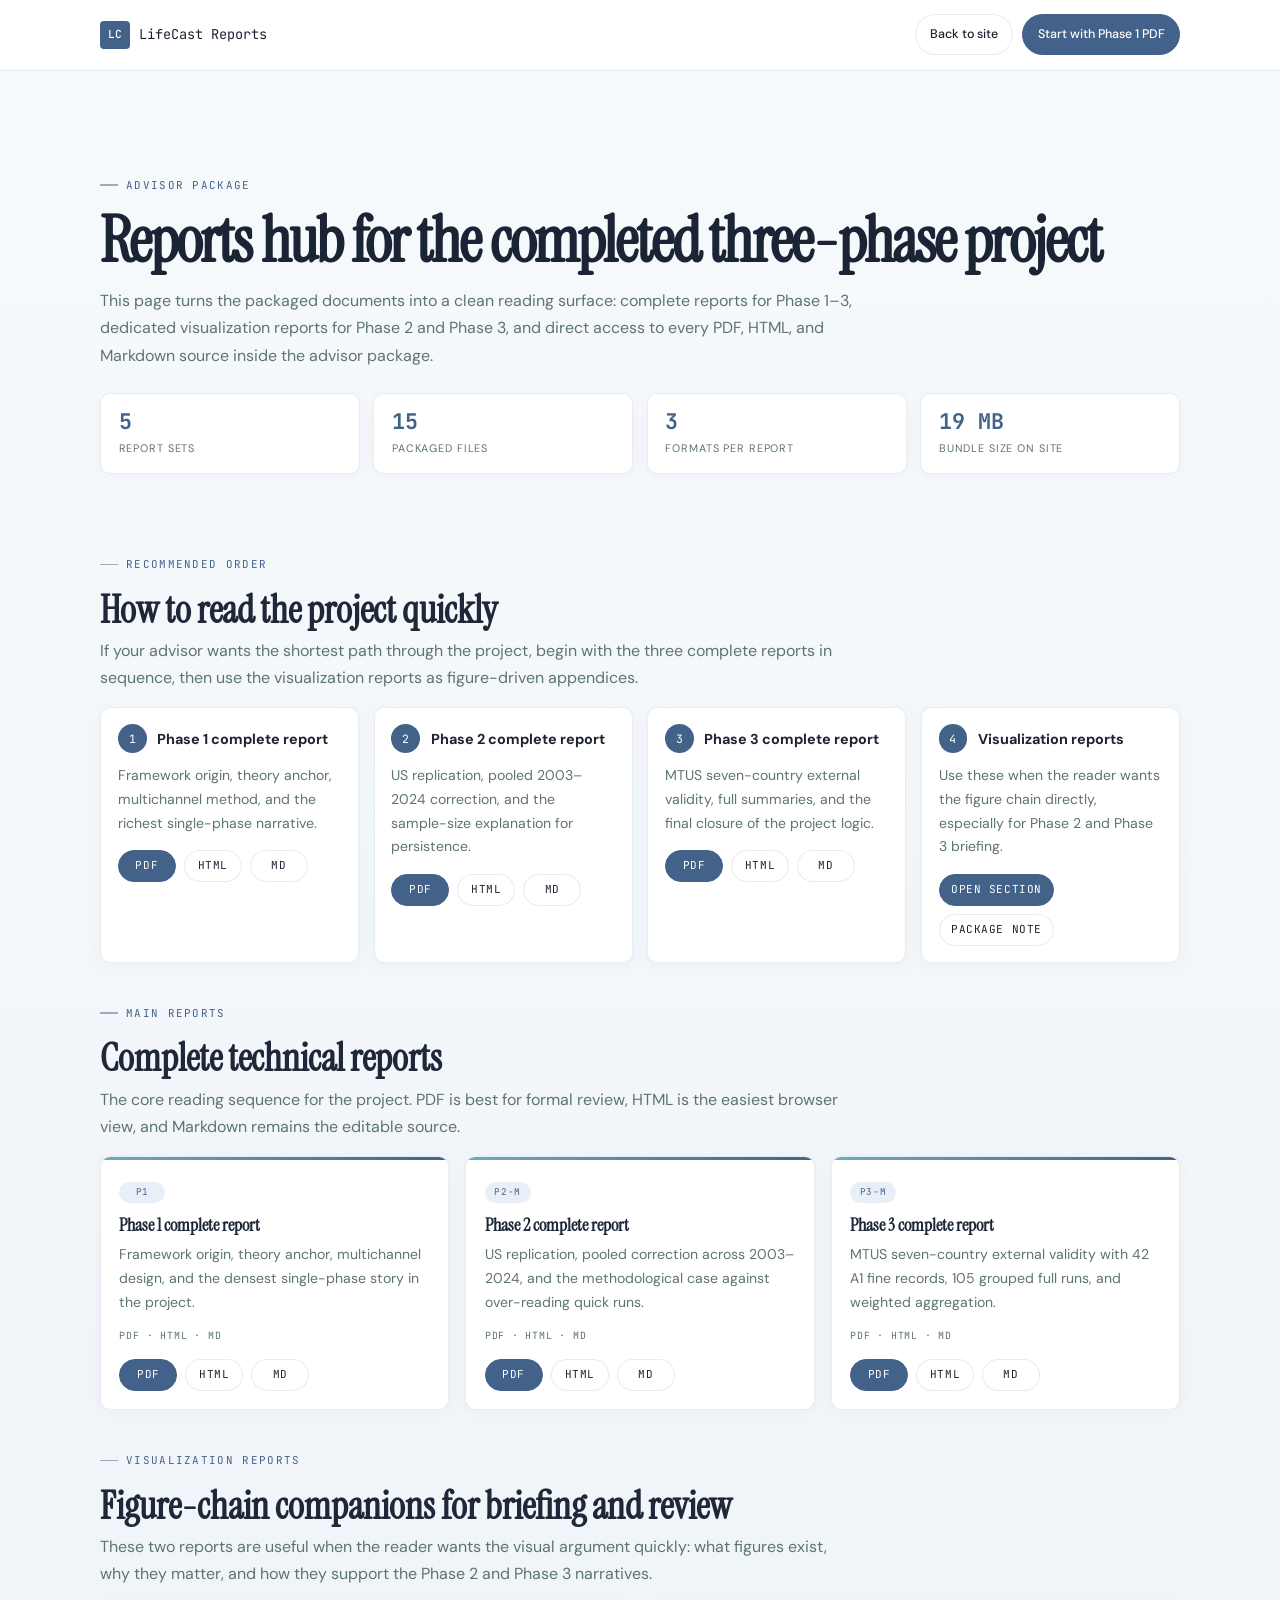
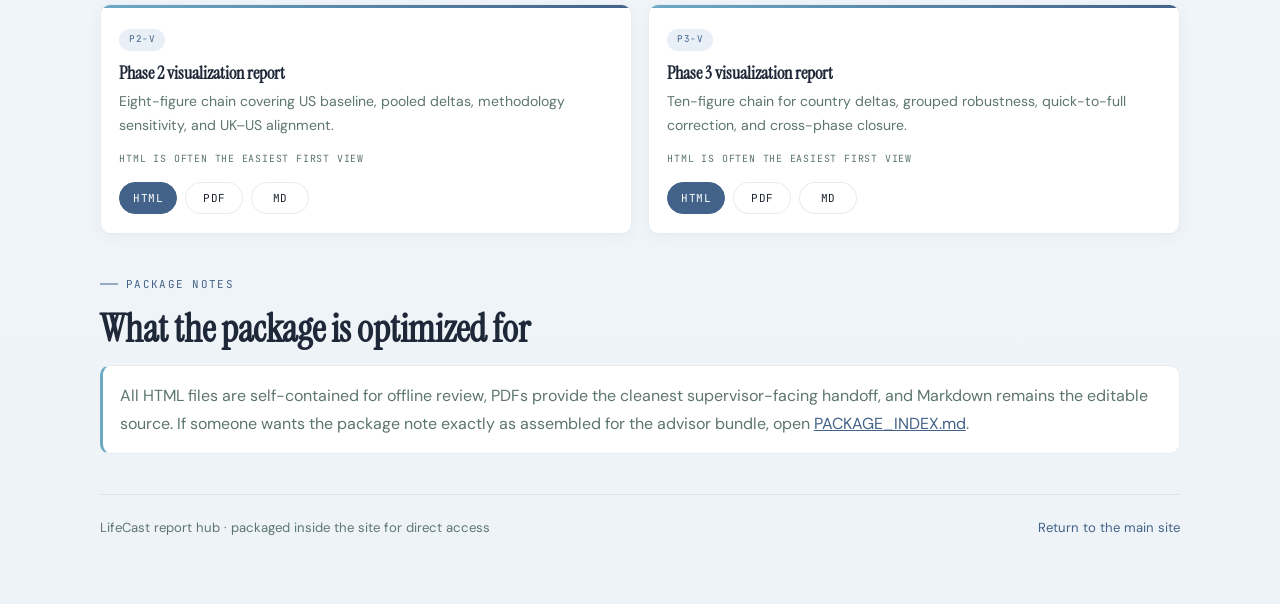
==== reports/index.html @ 418bea52 "Ship full project site and reports hub Update the site to reflect the completed three-phase LifeCast" ====
<!DOCTYPE html>
<html lang="en">
<head>
  <meta charset="UTF-8" />
  <meta name="viewport" content="width=device-width, initial-scale=1.0" />
  <title>LifeCast Reports Hub</title>
  <meta name="description" content="Advisor-ready LifeCast reports hub with complete Phase 1, Phase 2, and Phase 3 documents in PDF, HTML, and Markdown formats." />
  <link rel="preconnect" href="https://fonts.googleapis.com" />
  <link rel="preconnect" href="https://fonts.gstatic.com" crossorigin />
  <link href="https://fonts.googleapis.com/css2?family=Instrument+Serif:ital@0;1&family=JetBrains+Mono:wght@300;400;500&family=DM+Sans:ital,opsz,wght@0,9..40,300;0,9..40,400;0,9..40,500;0,9..40,600&display=swap" rel="stylesheet" />
  <style>
    :root {
      --bg: #f6f8fb;
      --surf: #ffffff;
      --text: #1e2330;
      --muted: #5d756f;
      --acc: #436289;
      --acc2: #6caac4;
      --border: rgba(67,98,137,0.12);
      --acc-light: #e8eff6;
      --serif: "Instrument Serif", Georgia, serif;
      --sans: "DM Sans", system-ui, sans-serif;
      --mono: "JetBrains Mono", monospace;
      --max: 1120px;
      --r: 10px;
    }
    * { box-sizing: border-box; }
    html { scroll-behavior: smooth; }
    body {
      margin: 0;
      font-family: var(--sans);
      background: linear-gradient(180deg, #f7fafc 0%, #eef3f8 100%);
      color: var(--text);
      line-height: 1.7;
    }
    a { color: inherit; text-decoration: none; }
    .topbar {
      position: sticky;
      top: 0;
      z-index: 40;
      backdrop-filter: blur(18px);
      background: rgba(255,255,255,0.9);
      border-bottom: 1px solid var(--border);
    }
    .topbar-inner {
      max-width: var(--max);
      margin: 0 auto;
      padding: 0.9rem 1.25rem;
      display: flex;
      align-items: center;
      justify-content: space-between;
      gap: 1rem;
    }
    .brand {
      display: inline-flex;
      align-items: center;
      gap: 0.55rem;
      font-family: var(--mono);
      font-size: 0.85rem;
      color: var(--text);
    }
    .brand-mark {
      display: inline-flex;
      align-items: center;
      justify-content: center;
      min-width: 28px;
      height: 28px;
      padding: 0 0.5rem;
      border-radius: 4px;
      background: var(--acc);
      color: #fff;
      font-size: 0.7rem;
      font-weight: 500;
    }
    .topbar-actions {
      display: flex;
      align-items: center;
      gap: 0.55rem;
      flex-wrap: wrap;
      justify-content: flex-end;
    }
    .btn {
      display: inline-flex;
      align-items: center;
      justify-content: center;
      min-height: 38px;
      padding: 0.55rem 0.9rem;
      border-radius: 999px;
      border: 1px solid var(--border);
      background: var(--surf);
      color: var(--text);
      font-size: 0.78rem;
      font-weight: 500;
      transition: transform 0.15s, border-color 0.2s, box-shadow 0.2s;
    }
    .btn:hover {
      transform: translateY(-1px);
      border-color: var(--acc);
      box-shadow: 0 8px 24px rgba(67,98,137,0.08);
    }
    .btn-primary {
      background: var(--acc);
      color: #fff;
      border-color: var(--acc);
    }
    .shell {
      max-width: var(--max);
      margin: 0 auto;
      padding: 0 1.25rem 4rem;
    }
    .hero {
      padding: 4rem 0 2.5rem;
    }
    .eyebrow {
      display: inline-flex;
      align-items: center;
      gap: 0.5rem;
      font-family: var(--mono);
      font-size: 0.68rem;
      letter-spacing: 0.12em;
      text-transform: uppercase;
      color: var(--acc);
      margin-bottom: 1rem;
    }
    .eyebrow::before {
      content: "";
      width: 18px;
      height: 1.5px;
      background: currentColor;
      opacity: 0.5;
    }
    h1 {
      margin: 0 0 0.9rem;
      font-family: var(--serif);
      font-size: clamp(2.5rem, 5vw, 4.8rem);
      line-height: 0.98;
      color: #1b2434;
      letter-spacing: -0.03em;
    }
    .hero p {
      max-width: 760px;
      margin: 0 0 1.3rem;
      color: var(--muted);
      font-size: 1rem;
    }
    .stats {
      display: grid;
      grid-template-columns: repeat(auto-fit, minmax(180px, 1fr));
      gap: 0.85rem;
      margin-top: 1.5rem;
    }
    .stat {
      background: var(--surf);
      border: 1px solid var(--border);
      border-radius: var(--r);
      padding: 1rem 1.1rem;
      box-shadow: 0 2px 14px rgba(67,98,137,0.05);
    }
    .stat strong {
      display: block;
      font-family: var(--mono);
      font-size: 1.35rem;
      color: var(--acc);
      line-height: 1.1;
    }
    .stat span {
      display: block;
      margin-top: 0.32rem;
      font-size: 0.68rem;
      color: var(--muted);
      letter-spacing: 0.08em;
      text-transform: uppercase;
    }
    section {
      margin-top: 2rem;
    }
    .section-head {
      margin-bottom: 1rem;
    }
    .section-head h2 {
      margin: 0 0 0.45rem;
      font-family: var(--serif);
      font-size: clamp(1.7rem, 3vw, 2.45rem);
      line-height: 1.05;
      color: #1f2838;
    }
    .section-head p {
      margin: 0;
      color: var(--muted);
      max-width: 760px;
    }
    .quick-start {
      display: grid;
      grid-template-columns: repeat(auto-fit, minmax(240px, 1fr));
      gap: 0.9rem;
    }
    .step {
      background: var(--surf);
      border: 1px solid var(--border);
      border-radius: var(--r);
      padding: 1rem 1.05rem;
      box-shadow: 0 2px 14px rgba(67,98,137,0.05);
    }
    .step-top {
      display: flex;
      align-items: center;
      gap: 0.65rem;
      margin-bottom: 0.65rem;
    }
    .step-n {
      display: inline-flex;
      align-items: center;
      justify-content: center;
      width: 1.8rem;
      height: 1.8rem;
      border-radius: 999px;
      background: var(--acc);
      color: #fff;
      font-family: var(--mono);
      font-size: 0.72rem;
    }
    .step strong {
      display: block;
      color: var(--text);
      font-size: 0.9rem;
    }
    .step p {
      margin: 0 0 0.8rem;
      color: var(--muted);
      font-size: 0.88rem;
    }
    .cards {
      display: grid;
      grid-template-columns: repeat(auto-fit, minmax(260px, 1fr));
      gap: 1rem;
    }
    .card {
      background: var(--surf);
      border: 1px solid var(--border);
      border-radius: var(--r);
      padding: 1.15rem;
      box-shadow: 0 2px 14px rgba(67,98,137,0.05);
      position: relative;
      overflow: hidden;
    }
    .card::before {
      content: "";
      position: absolute;
      left: 0;
      right: 0;
      top: 0;
      height: 3px;
      background: linear-gradient(90deg, var(--acc2), var(--acc));
    }
    .card-code {
      display: inline-flex;
      align-items: center;
      justify-content: center;
      min-width: 46px;
      padding: 0.18rem 0.5rem;
      border-radius: 999px;
      background: var(--acc-light);
      color: var(--acc);
      font-family: var(--mono);
      font-size: 0.58rem;
      letter-spacing: 0.08em;
      text-transform: uppercase;
      margin-bottom: 0.75rem;
    }
    .card h3 {
      margin: 0 0 0.45rem;
      font-family: var(--serif);
      font-size: 1.12rem;
      line-height: 1.15;
      color: #1d2737;
    }
    .card p {
      margin: 0 0 0.8rem;
      color: var(--muted);
      font-size: 0.88rem;
    }
    .meta {
      font-family: var(--mono);
      font-size: 0.62rem;
      color: var(--muted);
      letter-spacing: 0.08em;
      text-transform: uppercase;
    }
    .actions {
      display: flex;
      flex-wrap: wrap;
      gap: 0.5rem;
      margin-top: 0.9rem;
    }
    .pill {
      display: inline-flex;
      align-items: center;
      justify-content: center;
      min-height: 32px;
      min-width: 58px;
      padding: 0.34rem 0.72rem;
      border-radius: 999px;
      border: 1px solid var(--border);
      background: var(--surf);
      color: var(--text);
      font-size: 0.69rem;
      font-family: var(--mono);
      letter-spacing: 0.05em;
      text-transform: uppercase;
      transition: transform 0.15s, border-color 0.2s;
    }
    .pill:hover {
      transform: translateY(-1px);
      border-color: var(--acc);
    }
    .pill-primary {
      background: var(--acc);
      color: #fff;
      border-color: var(--acc);
    }
    .note {
      margin-top: 1rem;
      padding: 1rem 1.05rem;
      background: var(--surf);
      border: 1px solid var(--border);
      border-left: 3px solid var(--acc2);
      border-radius: var(--r);
      color: var(--muted);
    }
    footer {
      margin-top: 2.5rem;
      padding-top: 1.4rem;
      border-top: 1px solid var(--border);
      display: flex;
      align-items: center;
      justify-content: space-between;
      gap: 1rem;
      flex-wrap: wrap;
      color: var(--muted);
      font-size: 0.82rem;
    }
    @media (max-width: 720px) {
      .topbar-inner { align-items: flex-start; }
      .topbar-actions { justify-content: flex-start; }
      .hero { padding-top: 2.7rem; }
      .actions, .topbar-actions { width: 100%; }
      .btn, .pill { flex: 1 1 auto; }
    }
  </style>
</head>
<body>
  <header class="topbar">
    <div class="topbar-inner">
      <a class="brand" href="../index.html#reports">
        <span class="brand-mark">LC</span>
        <span>LifeCast Reports</span>
      </a>
      <div class="topbar-actions">
        <a class="btn" href="../index.html#reports">Back to site</a>
        <a class="btn btn-primary" href="advisor-package/PHASE1_COMPLETE_REPORT.pdf" target="_blank" rel="noopener noreferrer">Start with Phase 1 PDF</a>
      </div>
    </div>
  </header>

  <main class="shell">
    <section class="hero">
      <div class="eyebrow">Advisor Package</div>
      <h1>Reports hub for the completed three-phase project</h1>
      <p>This page turns the packaged documents into a clean reading surface: complete reports for Phase 1&ndash;3, dedicated visualization reports for Phase 2 and Phase 3, and direct access to every PDF, HTML, and Markdown source inside the advisor package.</p>
      <div class="stats">
        <div class="stat"><strong>5</strong><span>report sets</span></div>
        <div class="stat"><strong>15</strong><span>packaged files</span></div>
        <div class="stat"><strong>3</strong><span>formats per report</span></div>
        <div class="stat"><strong>19 MB</strong><span>bundle size on site</span></div>
      </div>
    </section>

    <section id="recommended">
      <div class="section-head">
        <div class="eyebrow">Recommended Order</div>
        <h2>How to read the project quickly</h2>
        <p>If your advisor wants the shortest path through the project, begin with the three complete reports in sequence, then use the visualization reports as figure-driven appendices.</p>
      </div>
      <div class="quick-start">
        <article class="step">
          <div class="step-top"><span class="step-n">1</span><strong>Phase 1 complete report</strong></div>
          <p>Framework origin, theory anchor, multichannel method, and the richest single-phase narrative.</p>
          <div class="actions">
            <a class="pill pill-primary" href="advisor-package/PHASE1_COMPLETE_REPORT.pdf" target="_blank" rel="noopener noreferrer">PDF</a>
            <a class="pill" href="advisor-package/PHASE1_COMPLETE_REPORT.html" target="_blank" rel="noopener noreferrer">HTML</a>
            <a class="pill" href="advisor-package/PHASE1_COMPLETE_REPORT.md" target="_blank" rel="noopener noreferrer">MD</a>
          </div>
        </article>
        <article class="step">
          <div class="step-top"><span class="step-n">2</span><strong>Phase 2 complete report</strong></div>
          <p>US replication, pooled 2003&ndash;2024 correction, and the sample-size explanation for persistence.</p>
          <div class="actions">
            <a class="pill pill-primary" href="advisor-package/PHASE2_COMPLETE_REPORT.pdf" target="_blank" rel="noopener noreferrer">PDF</a>
            <a class="pill" href="advisor-package/PHASE2_COMPLETE_REPORT.html" target="_blank" rel="noopener noreferrer">HTML</a>
            <a class="pill" href="advisor-package/PHASE2_COMPLETE_REPORT.md" target="_blank" rel="noopener noreferrer">MD</a>
          </div>
        </article>
        <article class="step">
          <div class="step-top"><span class="step-n">3</span><strong>Phase 3 complete report</strong></div>
          <p>MTUS seven-country external validity, full summaries, and the final closure of the project logic.</p>
          <div class="actions">
            <a class="pill pill-primary" href="advisor-package/PHASE3_COMPLETE_REPORT.pdf" target="_blank" rel="noopener noreferrer">PDF</a>
            <a class="pill" href="advisor-package/PHASE3_COMPLETE_REPORT.html" target="_blank" rel="noopener noreferrer">HTML</a>
            <a class="pill" href="advisor-package/PHASE3_COMPLETE_REPORT.md" target="_blank" rel="noopener noreferrer">MD</a>
          </div>
        </article>
        <article class="step">
          <div class="step-top"><span class="step-n">4</span><strong>Visualization reports</strong></div>
          <p>Use these when the reader wants the figure chain directly, especially for Phase 2 and Phase 3 briefing.</p>
          <div class="actions">
            <a class="pill pill-primary" href="#visualization-reports">Open section</a>
            <a class="pill" href="advisor-package/PACKAGE_INDEX.md" target="_blank" rel="noopener noreferrer">Package note</a>
          </div>
        </article>
      </div>
    </section>

    <section id="main-reports">
      <div class="section-head">
        <div class="eyebrow">Main Reports</div>
        <h2>Complete technical reports</h2>
        <p>The core reading sequence for the project. PDF is best for formal review, HTML is the easiest browser view, and Markdown remains the editable source.</p>
      </div>
      <div class="cards">
        <article class="card">
          <div class="card-code">P1</div>
          <h3>Phase 1 complete report</h3>
          <p>Framework origin, theory anchor, multichannel design, and the densest single-phase story in the project.</p>
          <div class="meta">PDF · HTML · MD</div>
          <div class="actions">
            <a class="pill pill-primary" href="advisor-package/PHASE1_COMPLETE_REPORT.pdf" target="_blank" rel="noopener noreferrer">PDF</a>
            <a class="pill" href="advisor-package/PHASE1_COMPLETE_REPORT.html" target="_blank" rel="noopener noreferrer">HTML</a>
            <a class="pill" href="advisor-package/PHASE1_COMPLETE_REPORT.md" target="_blank" rel="noopener noreferrer">MD</a>
          </div>
        </article>
        <article class="card">
          <div class="card-code">P2-M</div>
          <h3>Phase 2 complete report</h3>
          <p>US replication, pooled correction across 2003&ndash;2024, and the methodological case against over-reading quick runs.</p>
          <div class="meta">PDF · HTML · MD</div>
          <div class="actions">
            <a class="pill pill-primary" href="advisor-package/PHASE2_COMPLETE_REPORT.pdf" target="_blank" rel="noopener noreferrer">PDF</a>
            <a class="pill" href="advisor-package/PHASE2_COMPLETE_REPORT.html" target="_blank" rel="noopener noreferrer">HTML</a>
            <a class="pill" href="advisor-package/PHASE2_COMPLETE_REPORT.md" target="_blank" rel="noopener noreferrer">MD</a>
          </div>
        </article>
        <article class="card">
          <div class="card-code">P3-M</div>
          <h3>Phase 3 complete report</h3>
          <p>MTUS seven-country external validity with 42 A1 fine records, 105 grouped full runs, and weighted aggregation.</p>
          <div class="meta">PDF · HTML · MD</div>
          <div class="actions">
            <a class="pill pill-primary" href="advisor-package/PHASE3_COMPLETE_REPORT.pdf" target="_blank" rel="noopener noreferrer">PDF</a>
            <a class="pill" href="advisor-package/PHASE3_COMPLETE_REPORT.html" target="_blank" rel="noopener noreferrer">HTML</a>
            <a class="pill" href="advisor-package/PHASE3_COMPLETE_REPORT.md" target="_blank" rel="noopener noreferrer">MD</a>
          </div>
        </article>
      </div>
    </section>

    <section id="visualization-reports">
      <div class="section-head">
        <div class="eyebrow">Visualization Reports</div>
        <h2>Figure-chain companions for briefing and review</h2>
        <p>These two reports are useful when the reader wants the visual argument quickly: what figures exist, why they matter, and how they support the Phase 2 and Phase 3 narratives.</p>
      </div>
      <div class="cards">
        <article class="card">
          <div class="card-code">P2-V</div>
          <h3>Phase 2 visualization report</h3>
          <p>Eight-figure chain covering US baseline, pooled deltas, methodology sensitivity, and UK&ndash;US alignment.</p>
          <div class="meta">HTML is often the easiest first view</div>
          <div class="actions">
            <a class="pill pill-primary" href="advisor-package/PHASE2_VISUALIZATION_REPORT.html" target="_blank" rel="noopener noreferrer">HTML</a>
            <a class="pill" href="advisor-package/PHASE2_VISUALIZATION_REPORT.pdf" target="_blank" rel="noopener noreferrer">PDF</a>
            <a class="pill" href="advisor-package/PHASE2_VISUALIZATION_REPORT.md" target="_blank" rel="noopener noreferrer">MD</a>
          </div>
        </article>
        <article class="card">
          <div class="card-code">P3-V</div>
          <h3>Phase 3 visualization report</h3>
          <p>Ten-figure chain for country deltas, grouped robustness, quick-to-full correction, and cross-phase closure.</p>
          <div class="meta">HTML is often the easiest first view</div>
          <div class="actions">
            <a class="pill pill-primary" href="advisor-package/PHASE3_VISUALIZATION_REPORT.html" target="_blank" rel="noopener noreferrer">HTML</a>
            <a class="pill" href="advisor-package/PHASE3_VISUALIZATION_REPORT.pdf" target="_blank" rel="noopener noreferrer">PDF</a>
            <a class="pill" href="advisor-package/PHASE3_VISUALIZATION_REPORT.md" target="_blank" rel="noopener noreferrer">MD</a>
          </div>
        </article>
      </div>
    </section>

    <section>
      <div class="section-head">
        <div class="eyebrow">Package Notes</div>
        <h2>What the package is optimized for</h2>
      </div>
      <div class="note">
        All HTML files are self-contained for offline review, PDFs provide the cleanest supervisor-facing handoff, and Markdown remains the editable source. If someone wants the package note exactly as assembled for the advisor bundle, open <a href="advisor-package/PACKAGE_INDEX.md" target="_blank" rel="noopener noreferrer" style="color: var(--acc); text-decoration: underline;">PACKAGE_INDEX.md</a>.
      </div>
    </section>

    <footer>
      <span>LifeCast report hub &middot; packaged inside the site for direct access</span>
      <a href="../index.html#reports" style="color: var(--acc);">Return to the main site</a>
    </footer>
  </main>
</body>
</html>
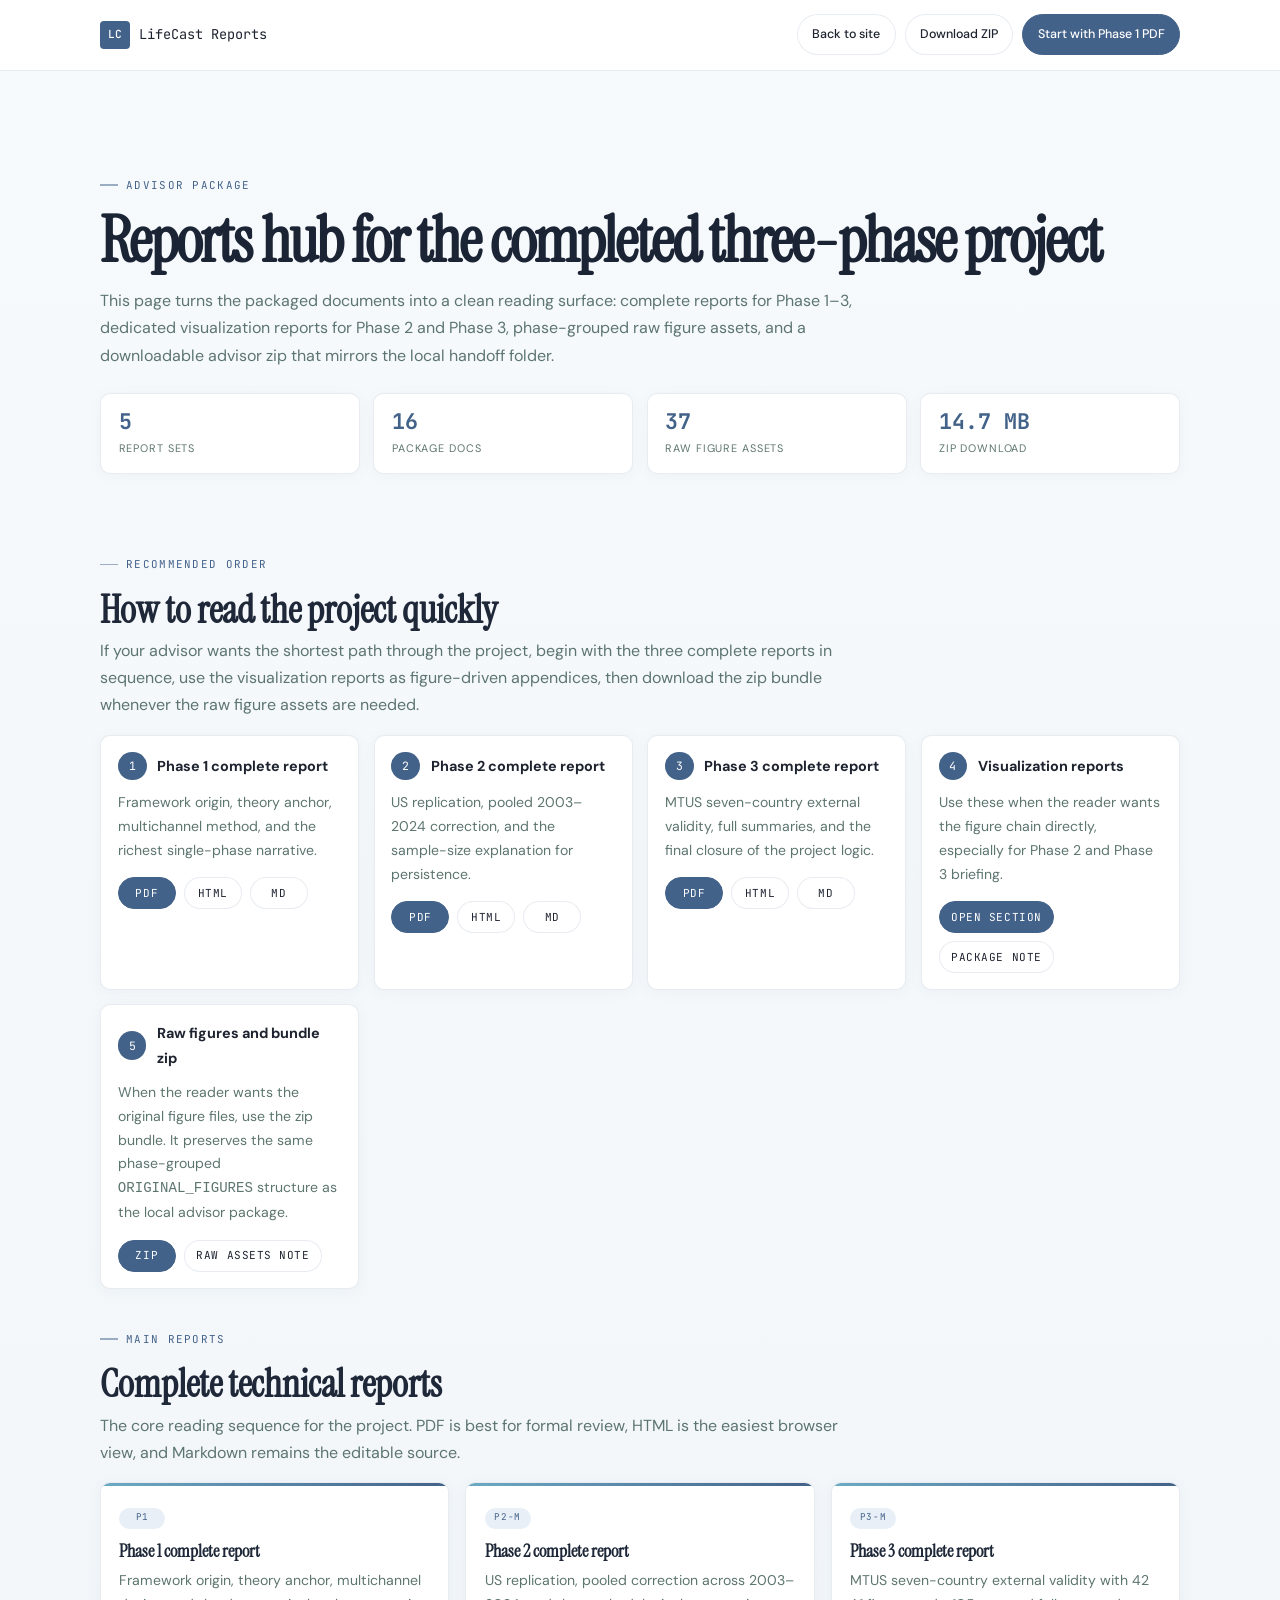
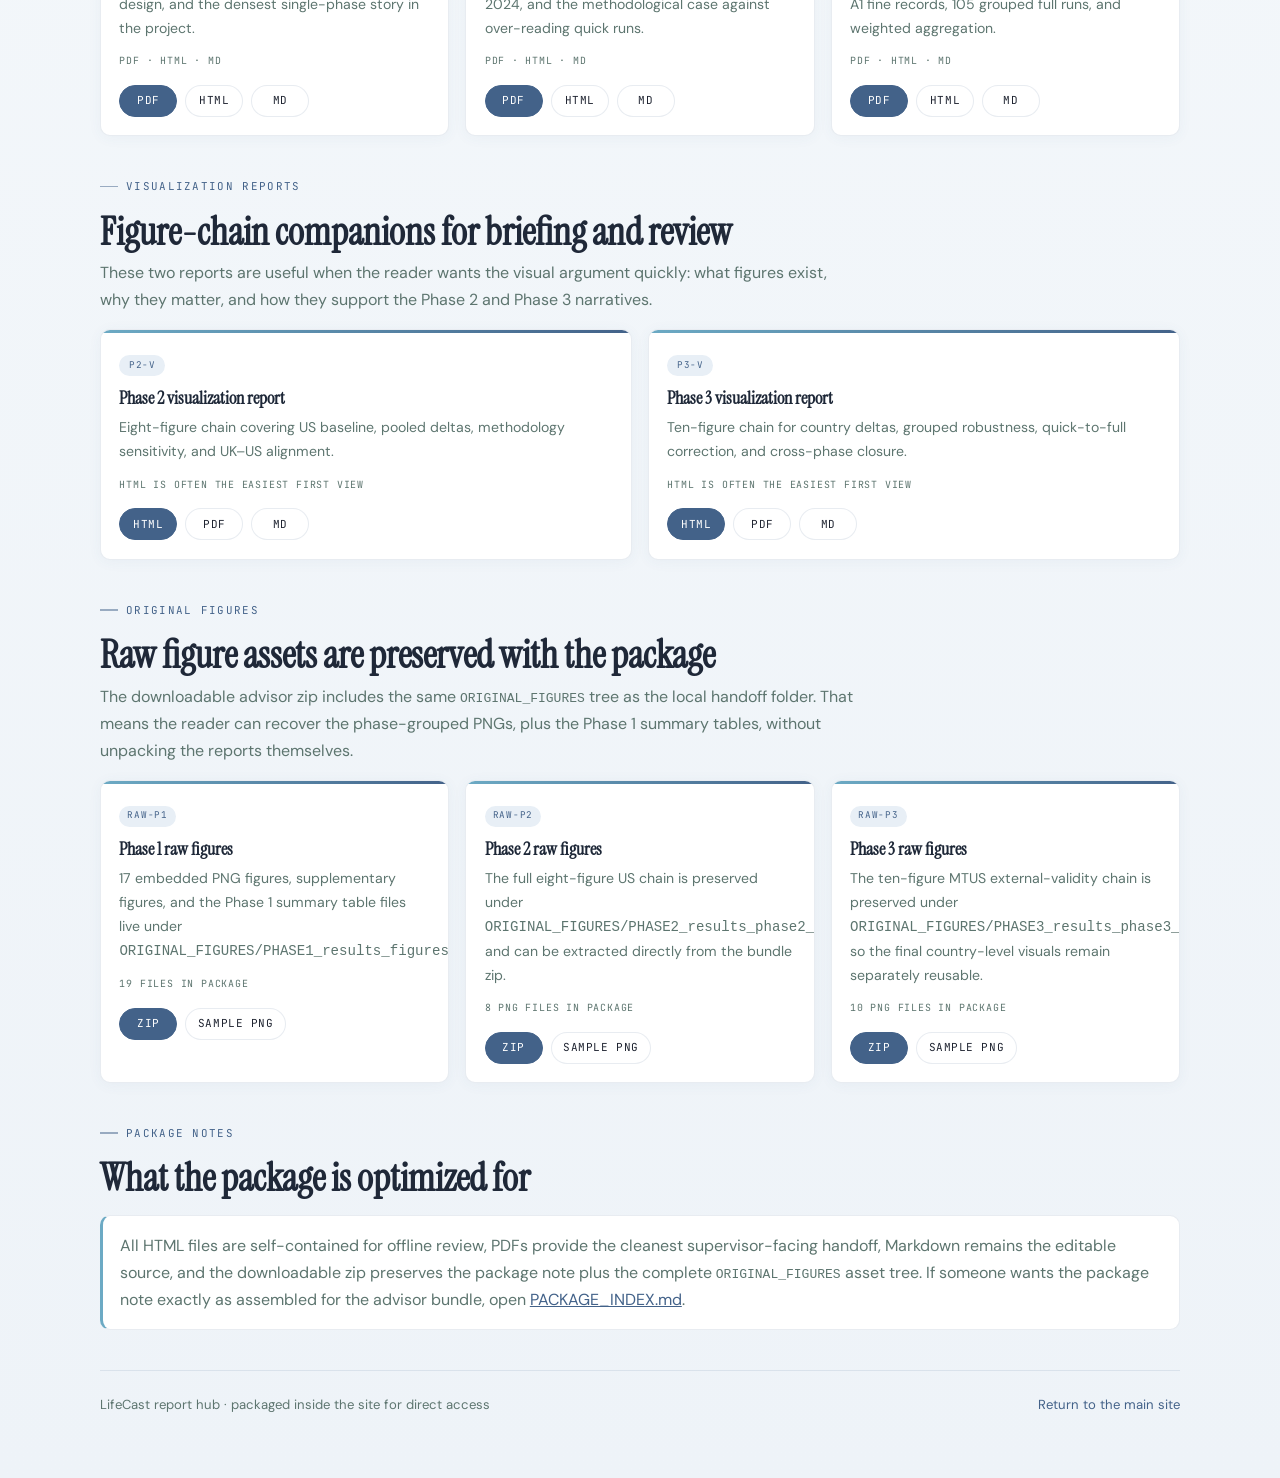
==== commit 4f5ab0ad: "Publish final advisor package and raw figure bundle Sync the website to the final supervisor-ready p" ====
--- a/reports/index.html
+++ b/reports/index.html
@@ -4,7 +4,7 @@
   <meta charset="UTF-8" />
   <meta name="viewport" content="width=device-width, initial-scale=1.0" />
   <title>LifeCast Reports Hub</title>
-  <meta name="description" content="Advisor-ready LifeCast reports hub with complete Phase 1, Phase 2, and Phase 3 documents in PDF, HTML, and Markdown formats." />
+  <meta name="description" content="Advisor-ready LifeCast reports hub with complete Phase 1, Phase 2, and Phase 3 documents, phase-grouped raw figure assets, and a downloadable advisor zip bundle." />
   <link rel="preconnect" href="https://fonts.googleapis.com" />
   <link rel="preconnect" href="https://fonts.gstatic.com" crossorigin />
   <link href="https://fonts.googleapis.com/css2?family=Instrument+Serif:ital@0;1&family=JetBrains+Mono:wght@300;400;500&family=DM+Sans:ital,opsz,wght@0,9..40,300;0,9..40,400;0,9..40,500;0,9..40,600&display=swap" rel="stylesheet" />
@@ -357,6 +357,7 @@
       </a>
       <div class="topbar-actions">
         <a class="btn" href="../index.html#reports">Back to site</a>
+        <a class="btn" href="ADVISOR_PACKAGE_PHASE1_2_3_20260403.zip" target="_blank" rel="noopener noreferrer">Download ZIP</a>
         <a class="btn btn-primary" href="advisor-package/PHASE1_COMPLETE_REPORT.pdf" target="_blank" rel="noopener noreferrer">Start with Phase 1 PDF</a>
       </div>
     </div>
@@ -366,12 +367,12 @@
     <section class="hero">
       <div class="eyebrow">Advisor Package</div>
       <h1>Reports hub for the completed three-phase project</h1>
-      <p>This page turns the packaged documents into a clean reading surface: complete reports for Phase 1&ndash;3, dedicated visualization reports for Phase 2 and Phase 3, and direct access to every PDF, HTML, and Markdown source inside the advisor package.</p>
+      <p>This page turns the packaged documents into a clean reading surface: complete reports for Phase 1&ndash;3, dedicated visualization reports for Phase 2 and Phase 3, phase-grouped raw figure assets, and a downloadable advisor zip that mirrors the local handoff folder.</p>
       <div class="stats">
         <div class="stat"><strong>5</strong><span>report sets</span></div>
-        <div class="stat"><strong>15</strong><span>packaged files</span></div>
-        <div class="stat"><strong>3</strong><span>formats per report</span></div>
-        <div class="stat"><strong>19 MB</strong><span>bundle size on site</span></div>
+        <div class="stat"><strong>16</strong><span>package docs</span></div>
+        <div class="stat"><strong>37</strong><span>raw figure assets</span></div>
+        <div class="stat"><strong>14.7 MB</strong><span>zip download</span></div>
       </div>
     </section>
 
@@ -379,7 +380,7 @@
       <div class="section-head">
         <div class="eyebrow">Recommended Order</div>
         <h2>How to read the project quickly</h2>
-        <p>If your advisor wants the shortest path through the project, begin with the three complete reports in sequence, then use the visualization reports as figure-driven appendices.</p>
+        <p>If your advisor wants the shortest path through the project, begin with the three complete reports in sequence, use the visualization reports as figure-driven appendices, then download the zip bundle whenever the raw figure assets are needed.</p>
       </div>
       <div class="quick-start">
         <article class="step">
@@ -415,6 +416,14 @@
           <div class="actions">
             <a class="pill pill-primary" href="#visualization-reports">Open section</a>
             <a class="pill" href="advisor-package/PACKAGE_INDEX.md" target="_blank" rel="noopener noreferrer">Package note</a>
+          </div>
+        </article>
+        <article class="step">
+          <div class="step-top"><span class="step-n">5</span><strong>Raw figures and bundle zip</strong></div>
+          <p>When the reader wants the original figure files, use the zip bundle. It preserves the same phase-grouped <code>ORIGINAL_FIGURES</code> structure as the local advisor package.</p>
+          <div class="actions">
+            <a class="pill pill-primary" href="ADVISOR_PACKAGE_PHASE1_2_3_20260403.zip" target="_blank" rel="noopener noreferrer">ZIP</a>
+            <a class="pill" href="#raw-assets">Raw assets note</a>
           </div>
         </article>
       </div>
@@ -495,13 +504,53 @@
       </div>
     </section>
 
+    <section id="raw-assets">
+      <div class="section-head">
+        <div class="eyebrow">Original Figures</div>
+        <h2>Raw figure assets are preserved with the package</h2>
+        <p>The downloadable advisor zip includes the same <code>ORIGINAL_FIGURES</code> tree as the local handoff folder. That means the reader can recover the phase-grouped PNGs, plus the Phase 1 summary tables, without unpacking the reports themselves.</p>
+      </div>
+      <div class="cards">
+        <article class="card">
+          <div class="card-code">RAW-P1</div>
+          <h3>Phase 1 raw figures</h3>
+          <p>17 embedded PNG figures, supplementary figures, and the Phase 1 summary table files live under <code>ORIGINAL_FIGURES/PHASE1_results_figures/</code>.</p>
+          <div class="meta">19 files in package</div>
+          <div class="actions">
+            <a class="pill pill-primary" href="ADVISOR_PACKAGE_PHASE1_2_3_20260403.zip" target="_blank" rel="noopener noreferrer">ZIP</a>
+            <a class="pill" href="advisor-package/ORIGINAL_FIGURES/PHASE1_results_figures/figure1_a_class_performance.png" target="_blank" rel="noopener noreferrer">Sample PNG</a>
+          </div>
+        </article>
+        <article class="card">
+          <div class="card-code">RAW-P2</div>
+          <h3>Phase 2 raw figures</h3>
+          <p>The full eight-figure US chain is preserved under <code>ORIGINAL_FIGURES/PHASE2_results_phase2_figures/</code> and can be extracted directly from the bundle zip.</p>
+          <div class="meta">8 PNG files in package</div>
+          <div class="actions">
+            <a class="pill pill-primary" href="ADVISOR_PACKAGE_PHASE1_2_3_20260403.zip" target="_blank" rel="noopener noreferrer">ZIP</a>
+            <a class="pill" href="advisor-package/ORIGINAL_FIGURES/PHASE2_results_phase2_figures/phase2_fig1_us_baseline_activity_location.png" target="_blank" rel="noopener noreferrer">Sample PNG</a>
+          </div>
+        </article>
+        <article class="card">
+          <div class="card-code">RAW-P3</div>
+          <h3>Phase 3 raw figures</h3>
+          <p>The ten-figure MTUS external-validity chain is preserved under <code>ORIGINAL_FIGURES/PHASE3_results_phase3_figures/</code> so the final country-level visuals remain separately reusable.</p>
+          <div class="meta">10 PNG files in package</div>
+          <div class="actions">
+            <a class="pill pill-primary" href="ADVISOR_PACKAGE_PHASE1_2_3_20260403.zip" target="_blank" rel="noopener noreferrer">ZIP</a>
+            <a class="pill" href="advisor-package/ORIGINAL_FIGURES/PHASE3_results_phase3_figures/phase3_fig1_a1_delta_by_country.png" target="_blank" rel="noopener noreferrer">Sample PNG</a>
+          </div>
+        </article>
+      </div>
+    </section>
+
     <section>
       <div class="section-head">
         <div class="eyebrow">Package Notes</div>
         <h2>What the package is optimized for</h2>
       </div>
       <div class="note">
-        All HTML files are self-contained for offline review, PDFs provide the cleanest supervisor-facing handoff, and Markdown remains the editable source. If someone wants the package note exactly as assembled for the advisor bundle, open <a href="advisor-package/PACKAGE_INDEX.md" target="_blank" rel="noopener noreferrer" style="color: var(--acc); text-decoration: underline;">PACKAGE_INDEX.md</a>.
+        All HTML files are self-contained for offline review, PDFs provide the cleanest supervisor-facing handoff, Markdown remains the editable source, and the downloadable zip preserves the package note plus the complete <code>ORIGINAL_FIGURES</code> asset tree. If someone wants the package note exactly as assembled for the advisor bundle, open <a href="advisor-package/PACKAGE_INDEX.md" target="_blank" rel="noopener noreferrer" style="color: var(--acc); text-decoration: underline;">PACKAGE_INDEX.md</a>.
       </div>
     </section>
 
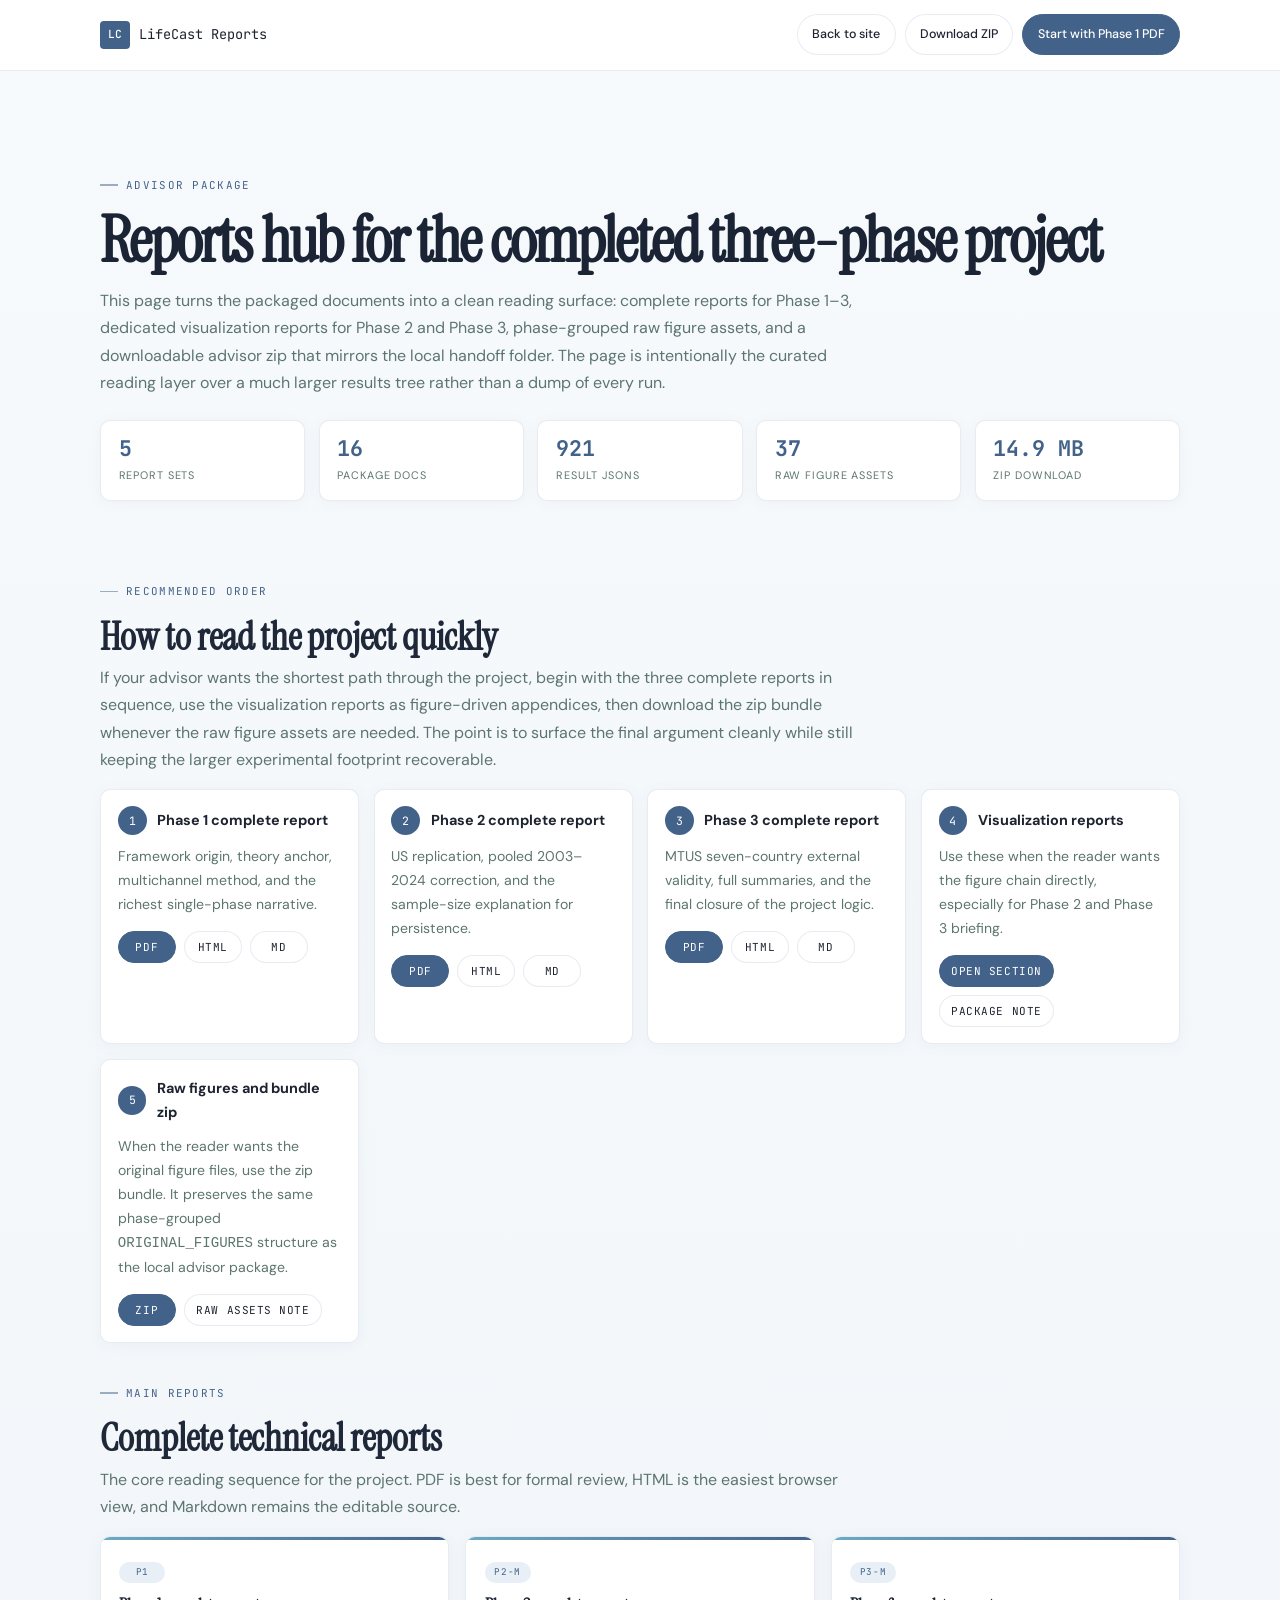
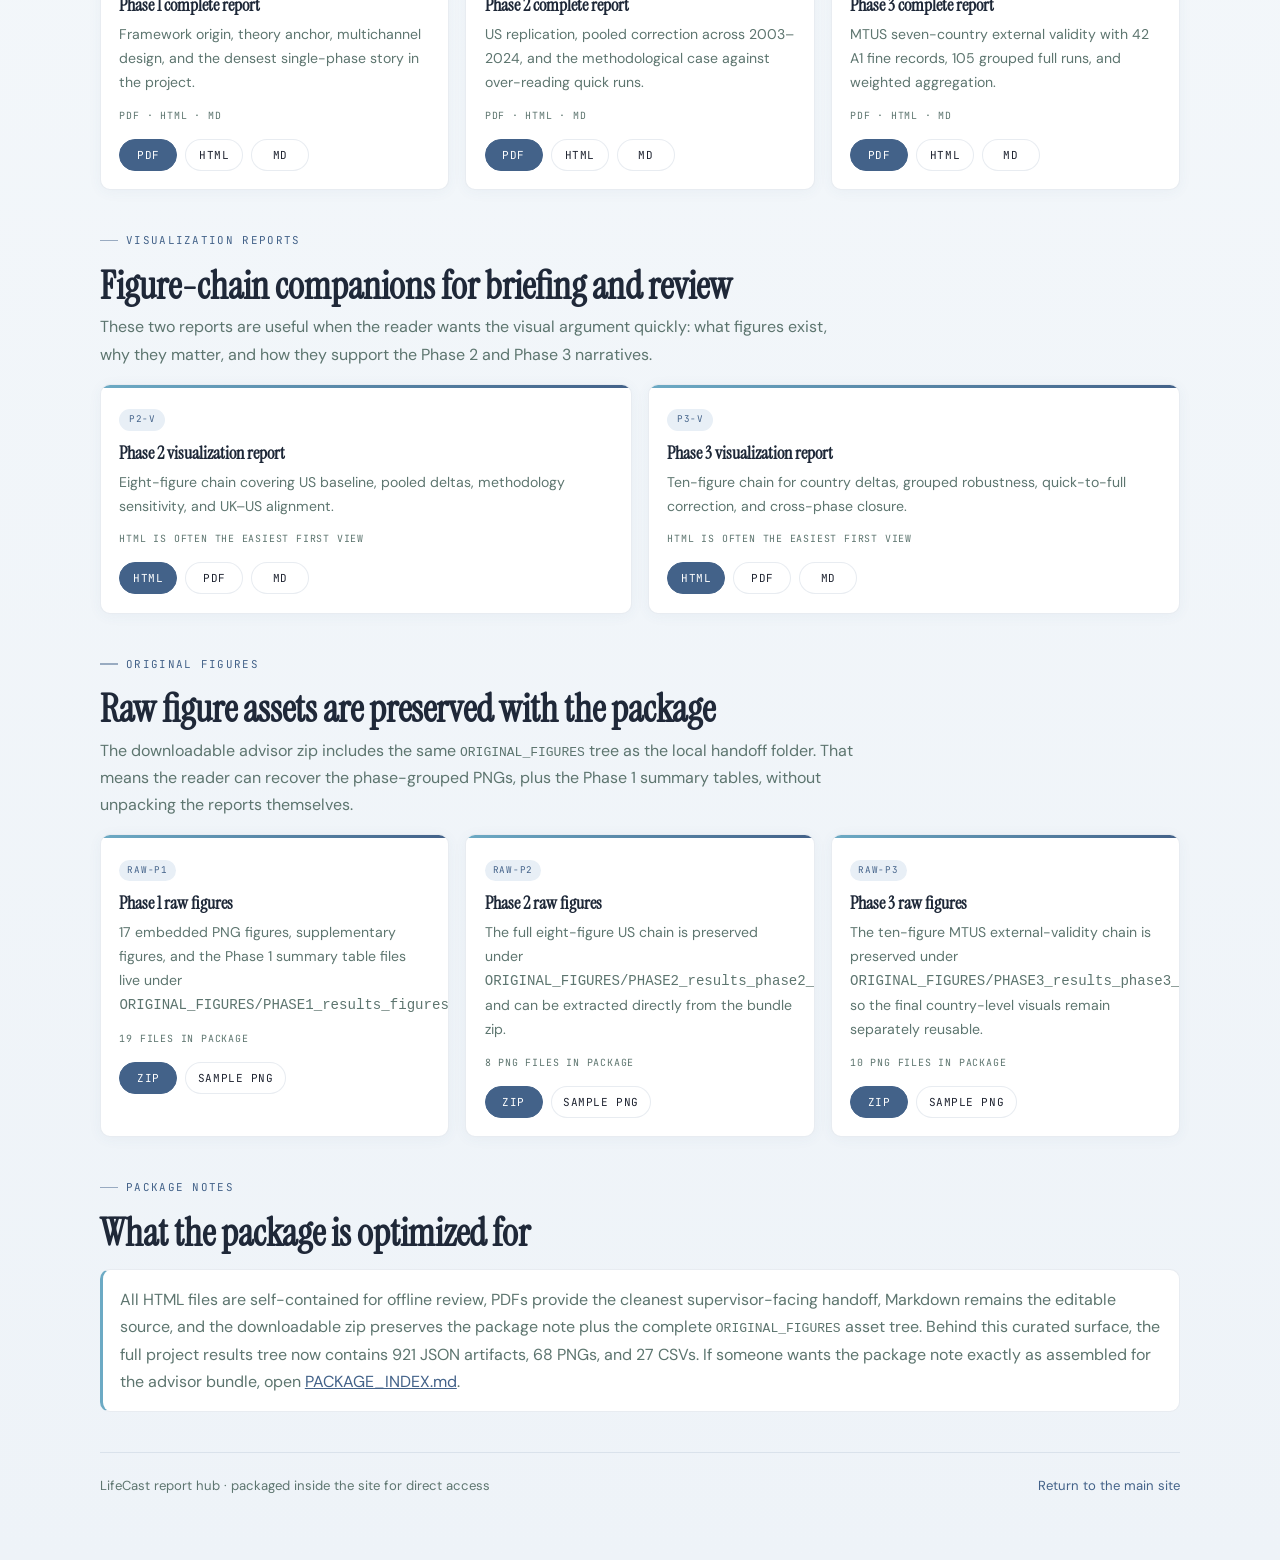
==== commit 0eaf5a6d: "Make experiment footprint visible in reports Clarify that the advisor-facing reports and figure chai" ====
--- a/reports/index.html
+++ b/reports/index.html
@@ -367,12 +367,13 @@
     <section class="hero">
       <div class="eyebrow">Advisor Package</div>
       <h1>Reports hub for the completed three-phase project</h1>
-      <p>This page turns the packaged documents into a clean reading surface: complete reports for Phase 1&ndash;3, dedicated visualization reports for Phase 2 and Phase 3, phase-grouped raw figure assets, and a downloadable advisor zip that mirrors the local handoff folder.</p>
+      <p>This page turns the packaged documents into a clean reading surface: complete reports for Phase 1&ndash;3, dedicated visualization reports for Phase 2 and Phase 3, phase-grouped raw figure assets, and a downloadable advisor zip that mirrors the local handoff folder. The page is intentionally the curated reading layer over a much larger results tree rather than a dump of every run.</p>
       <div class="stats">
         <div class="stat"><strong>5</strong><span>report sets</span></div>
         <div class="stat"><strong>16</strong><span>package docs</span></div>
+        <div class="stat"><strong>921</strong><span>result JSONs</span></div>
         <div class="stat"><strong>37</strong><span>raw figure assets</span></div>
-        <div class="stat"><strong>14.7 MB</strong><span>zip download</span></div>
+        <div class="stat"><strong>14.9 MB</strong><span>zip download</span></div>
       </div>
     </section>
 
@@ -380,7 +381,7 @@
       <div class="section-head">
         <div class="eyebrow">Recommended Order</div>
         <h2>How to read the project quickly</h2>
-        <p>If your advisor wants the shortest path through the project, begin with the three complete reports in sequence, use the visualization reports as figure-driven appendices, then download the zip bundle whenever the raw figure assets are needed.</p>
+        <p>If your advisor wants the shortest path through the project, begin with the three complete reports in sequence, use the visualization reports as figure-driven appendices, then download the zip bundle whenever the raw figure assets are needed. The point is to surface the final argument cleanly while still keeping the larger experimental footprint recoverable.</p>
       </div>
       <div class="quick-start">
         <article class="step">
@@ -550,7 +551,7 @@
         <h2>What the package is optimized for</h2>
       </div>
       <div class="note">
-        All HTML files are self-contained for offline review, PDFs provide the cleanest supervisor-facing handoff, Markdown remains the editable source, and the downloadable zip preserves the package note plus the complete <code>ORIGINAL_FIGURES</code> asset tree. If someone wants the package note exactly as assembled for the advisor bundle, open <a href="advisor-package/PACKAGE_INDEX.md" target="_blank" rel="noopener noreferrer" style="color: var(--acc); text-decoration: underline;">PACKAGE_INDEX.md</a>.
+        All HTML files are self-contained for offline review, PDFs provide the cleanest supervisor-facing handoff, Markdown remains the editable source, and the downloadable zip preserves the package note plus the complete <code>ORIGINAL_FIGURES</code> asset tree. Behind this curated surface, the full project results tree now contains 921 JSON artifacts, 68 PNGs, and 27 CSVs. If someone wants the package note exactly as assembled for the advisor bundle, open <a href="advisor-package/PACKAGE_INDEX.md" target="_blank" rel="noopener noreferrer" style="color: var(--acc); text-decoration: underline;">PACKAGE_INDEX.md</a>.
       </div>
     </section>
 
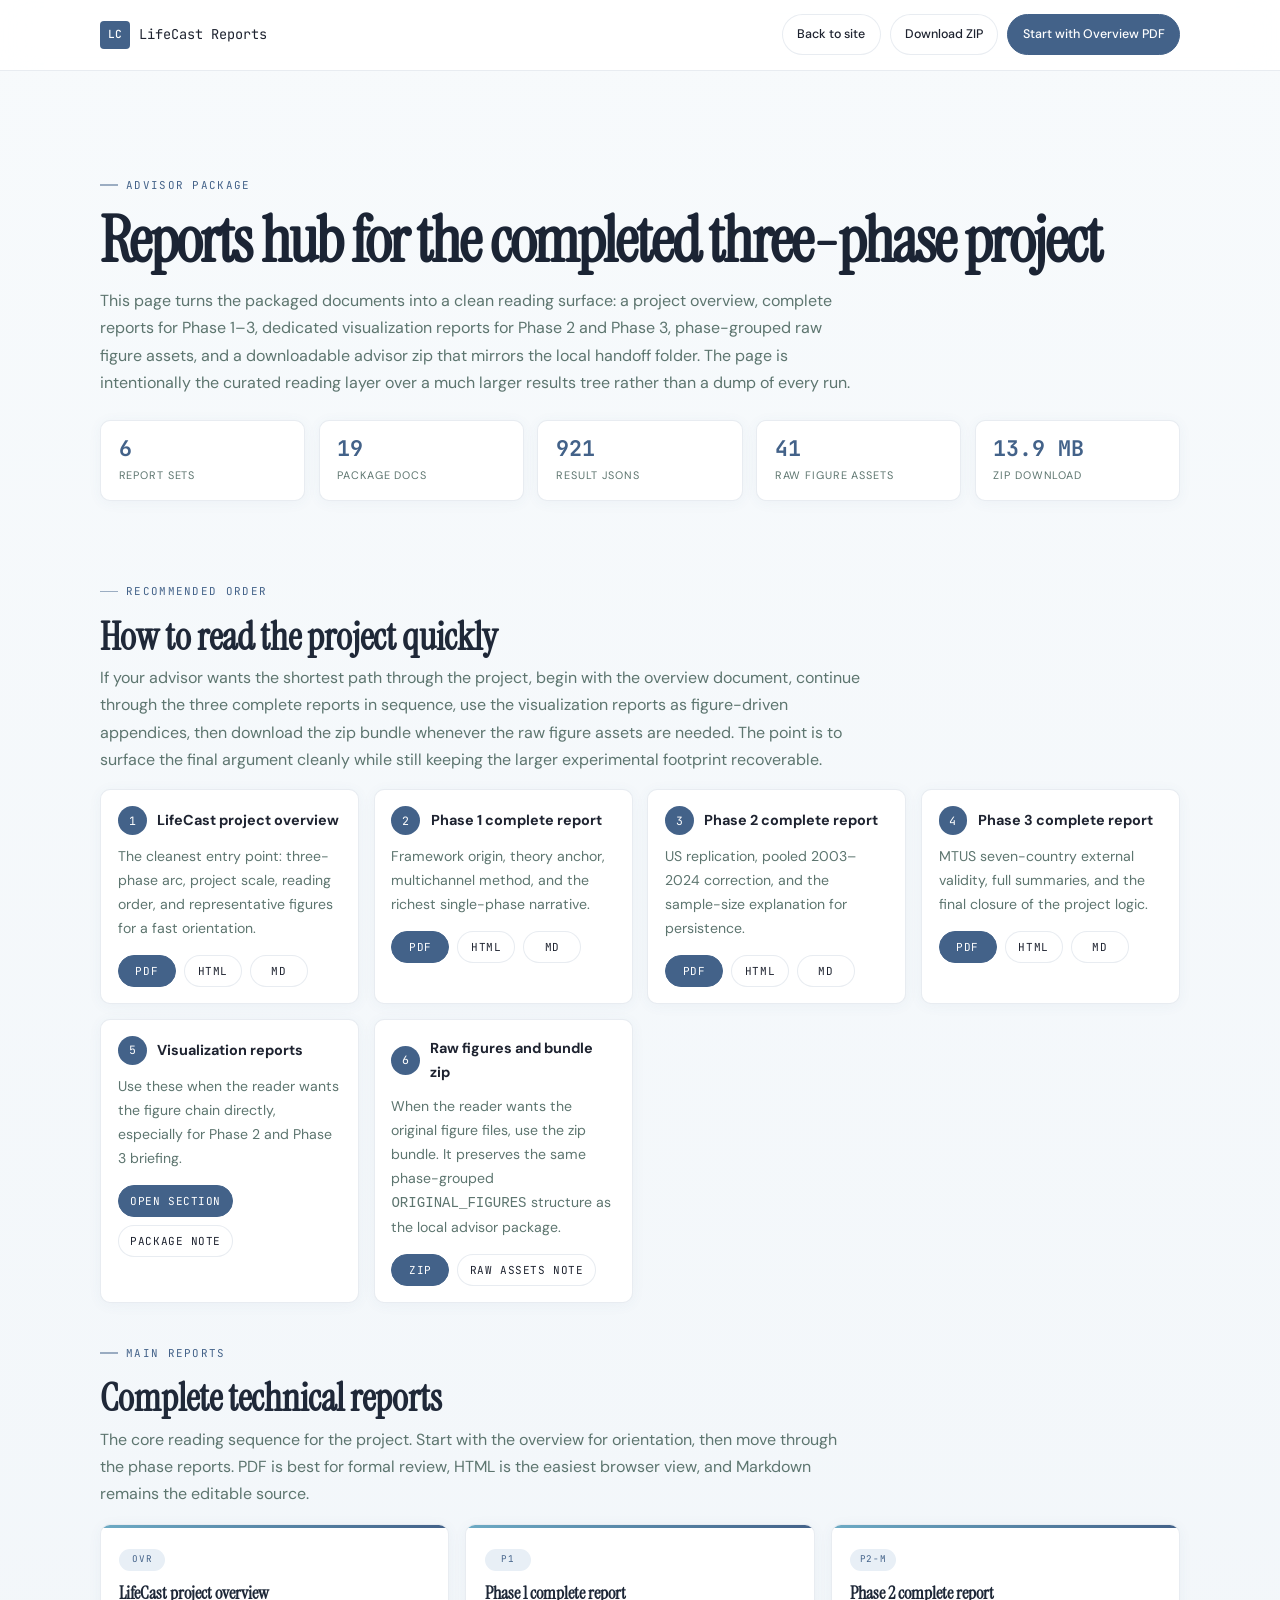
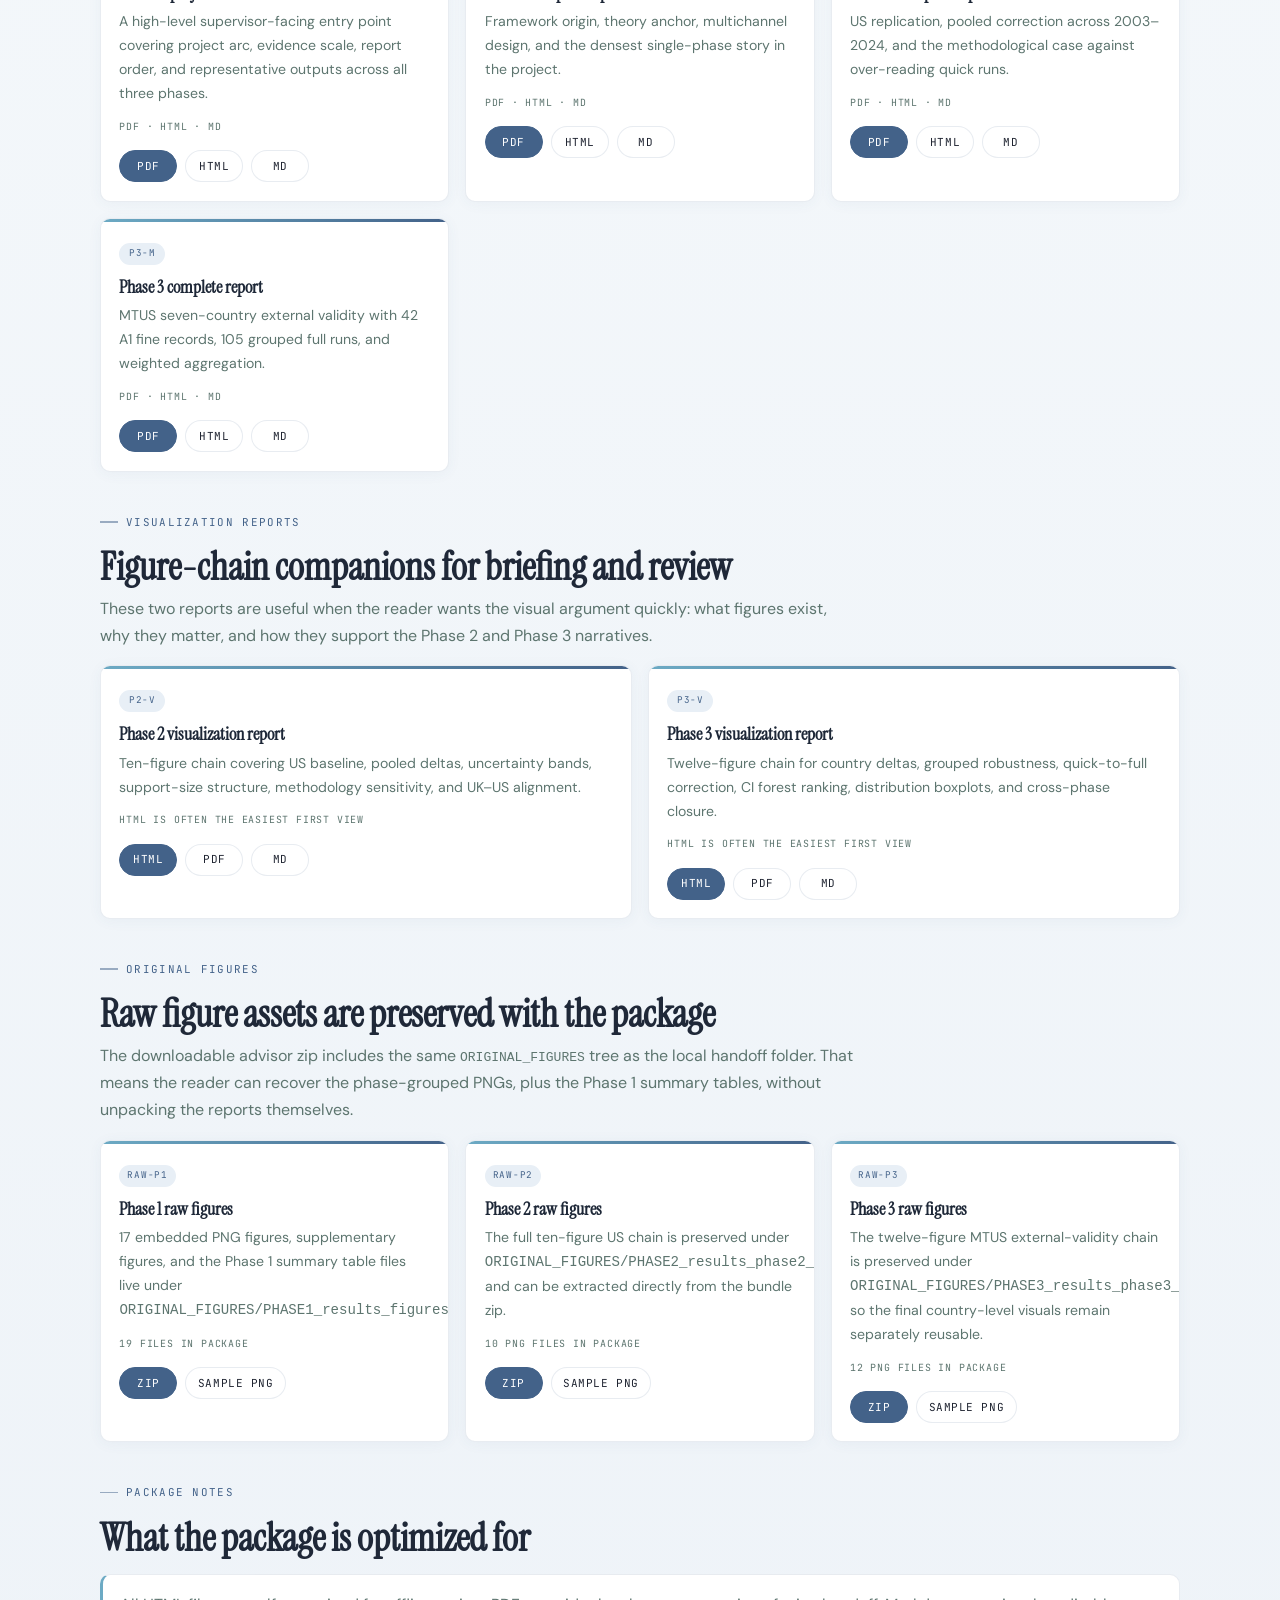
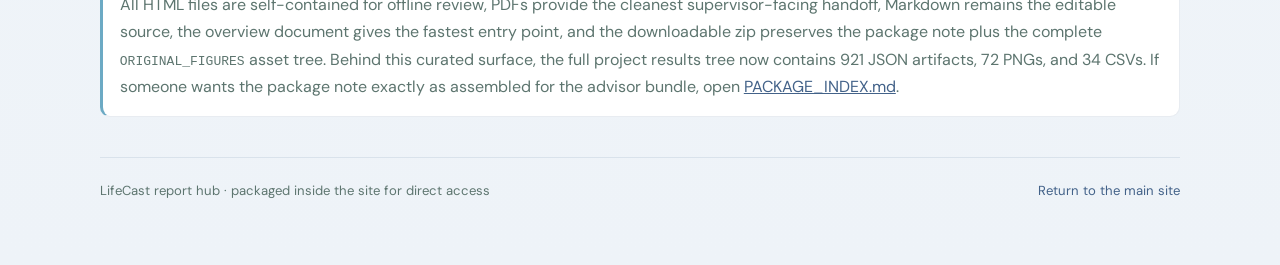
==== commit c5023509: "Close research-complete handoff across site and package Bring the advisor package, site showcase, an" ====
--- a/reports/index.html
+++ b/reports/index.html
@@ -4,7 +4,7 @@
   <meta charset="UTF-8" />
   <meta name="viewport" content="width=device-width, initial-scale=1.0" />
   <title>LifeCast Reports Hub</title>
-  <meta name="description" content="Advisor-ready LifeCast reports hub with complete Phase 1, Phase 2, and Phase 3 documents, phase-grouped raw figure assets, and a downloadable advisor zip bundle." />
+  <meta name="description" content="Advisor-ready LifeCast reports hub with a project overview, complete Phase 1, Phase 2, and Phase 3 documents, phase-grouped raw figure assets, and a downloadable advisor zip bundle." />
   <link rel="preconnect" href="https://fonts.googleapis.com" />
   <link rel="preconnect" href="https://fonts.gstatic.com" crossorigin />
   <link href="https://fonts.googleapis.com/css2?family=Instrument+Serif:ital@0;1&family=JetBrains+Mono:wght@300;400;500&family=DM+Sans:ital,opsz,wght@0,9..40,300;0,9..40,400;0,9..40,500;0,9..40,600&display=swap" rel="stylesheet" />
@@ -341,10 +341,16 @@
     }
     @media (max-width: 720px) {
       .topbar-inner { align-items: flex-start; }
-      .topbar-actions { justify-content: flex-start; }
+      .topbar-actions { width: 100%; justify-content: flex-start; display: grid; grid-template-columns: repeat(2, minmax(0, 1fr)); }
       .hero { padding-top: 2.7rem; }
-      .actions, .topbar-actions { width: 100%; }
-      .btn, .pill { flex: 1 1 auto; }
+      .actions { width: 100%; }
+      .btn, .pill { flex: 1 1 auto; min-width: 0; }
+      .topbar-actions .btn { width: 100%; }
+      .topbar-actions .btn-primary { grid-column: 1 / -1; }
+    }
+    @media (max-width: 520px) {
+      .topbar-actions { grid-template-columns: 1fr; }
+      .topbar-actions .btn-primary { grid-column: auto; }
     }
   </style>
 </head>
@@ -358,7 +364,7 @@
       <div class="topbar-actions">
         <a class="btn" href="../index.html#reports">Back to site</a>
         <a class="btn" href="ADVISOR_PACKAGE_PHASE1_2_3_20260403.zip" target="_blank" rel="noopener noreferrer">Download ZIP</a>
-        <a class="btn btn-primary" href="advisor-package/PHASE1_COMPLETE_REPORT.pdf" target="_blank" rel="noopener noreferrer">Start with Phase 1 PDF</a>
+        <a class="btn btn-primary" href="advisor-package/LIFECAST_PROJECT_OVERVIEW.pdf" target="_blank" rel="noopener noreferrer">Start with Overview PDF</a>
       </div>
     </div>
   </header>
@@ -367,13 +373,13 @@
     <section class="hero">
       <div class="eyebrow">Advisor Package</div>
       <h1>Reports hub for the completed three-phase project</h1>
-      <p>This page turns the packaged documents into a clean reading surface: complete reports for Phase 1&ndash;3, dedicated visualization reports for Phase 2 and Phase 3, phase-grouped raw figure assets, and a downloadable advisor zip that mirrors the local handoff folder. The page is intentionally the curated reading layer over a much larger results tree rather than a dump of every run.</p>
+      <p>This page turns the packaged documents into a clean reading surface: a project overview, complete reports for Phase 1&ndash;3, dedicated visualization reports for Phase 2 and Phase 3, phase-grouped raw figure assets, and a downloadable advisor zip that mirrors the local handoff folder. The page is intentionally the curated reading layer over a much larger results tree rather than a dump of every run.</p>
       <div class="stats">
-        <div class="stat"><strong>5</strong><span>report sets</span></div>
-        <div class="stat"><strong>16</strong><span>package docs</span></div>
+        <div class="stat"><strong>6</strong><span>report sets</span></div>
+        <div class="stat"><strong>19</strong><span>package docs</span></div>
         <div class="stat"><strong>921</strong><span>result JSONs</span></div>
-        <div class="stat"><strong>37</strong><span>raw figure assets</span></div>
-        <div class="stat"><strong>14.9 MB</strong><span>zip download</span></div>
+        <div class="stat"><strong>41</strong><span>raw figure assets</span></div>
+        <div class="stat"><strong>13.9 MB</strong><span>zip download</span></div>
       </div>
     </section>
 
@@ -381,11 +387,20 @@
       <div class="section-head">
         <div class="eyebrow">Recommended Order</div>
         <h2>How to read the project quickly</h2>
-        <p>If your advisor wants the shortest path through the project, begin with the three complete reports in sequence, use the visualization reports as figure-driven appendices, then download the zip bundle whenever the raw figure assets are needed. The point is to surface the final argument cleanly while still keeping the larger experimental footprint recoverable.</p>
+        <p>If your advisor wants the shortest path through the project, begin with the overview document, continue through the three complete reports in sequence, use the visualization reports as figure-driven appendices, then download the zip bundle whenever the raw figure assets are needed. The point is to surface the final argument cleanly while still keeping the larger experimental footprint recoverable.</p>
       </div>
       <div class="quick-start">
         <article class="step">
-          <div class="step-top"><span class="step-n">1</span><strong>Phase 1 complete report</strong></div>
+          <div class="step-top"><span class="step-n">1</span><strong>LifeCast project overview</strong></div>
+          <p>The cleanest entry point: three-phase arc, project scale, reading order, and representative figures for a fast orientation.</p>
+          <div class="actions">
+            <a class="pill pill-primary" href="advisor-package/LIFECAST_PROJECT_OVERVIEW.pdf" target="_blank" rel="noopener noreferrer">PDF</a>
+            <a class="pill" href="advisor-package/LIFECAST_PROJECT_OVERVIEW.html" target="_blank" rel="noopener noreferrer">HTML</a>
+            <a class="pill" href="advisor-package/LIFECAST_PROJECT_OVERVIEW.md" target="_blank" rel="noopener noreferrer">MD</a>
+          </div>
+        </article>
+        <article class="step">
+          <div class="step-top"><span class="step-n">2</span><strong>Phase 1 complete report</strong></div>
           <p>Framework origin, theory anchor, multichannel method, and the richest single-phase narrative.</p>
           <div class="actions">
             <a class="pill pill-primary" href="advisor-package/PHASE1_COMPLETE_REPORT.pdf" target="_blank" rel="noopener noreferrer">PDF</a>
@@ -394,7 +409,7 @@
           </div>
         </article>
         <article class="step">
-          <div class="step-top"><span class="step-n">2</span><strong>Phase 2 complete report</strong></div>
+          <div class="step-top"><span class="step-n">3</span><strong>Phase 2 complete report</strong></div>
           <p>US replication, pooled 2003&ndash;2024 correction, and the sample-size explanation for persistence.</p>
           <div class="actions">
             <a class="pill pill-primary" href="advisor-package/PHASE2_COMPLETE_REPORT.pdf" target="_blank" rel="noopener noreferrer">PDF</a>
@@ -403,7 +418,7 @@
           </div>
         </article>
         <article class="step">
-          <div class="step-top"><span class="step-n">3</span><strong>Phase 3 complete report</strong></div>
+          <div class="step-top"><span class="step-n">4</span><strong>Phase 3 complete report</strong></div>
           <p>MTUS seven-country external validity, full summaries, and the final closure of the project logic.</p>
           <div class="actions">
             <a class="pill pill-primary" href="advisor-package/PHASE3_COMPLETE_REPORT.pdf" target="_blank" rel="noopener noreferrer">PDF</a>
@@ -412,7 +427,7 @@
           </div>
         </article>
         <article class="step">
-          <div class="step-top"><span class="step-n">4</span><strong>Visualization reports</strong></div>
+          <div class="step-top"><span class="step-n">5</span><strong>Visualization reports</strong></div>
           <p>Use these when the reader wants the figure chain directly, especially for Phase 2 and Phase 3 briefing.</p>
           <div class="actions">
             <a class="pill pill-primary" href="#visualization-reports">Open section</a>
@@ -420,7 +435,7 @@
           </div>
         </article>
         <article class="step">
-          <div class="step-top"><span class="step-n">5</span><strong>Raw figures and bundle zip</strong></div>
+          <div class="step-top"><span class="step-n">6</span><strong>Raw figures and bundle zip</strong></div>
           <p>When the reader wants the original figure files, use the zip bundle. It preserves the same phase-grouped <code>ORIGINAL_FIGURES</code> structure as the local advisor package.</p>
           <div class="actions">
             <a class="pill pill-primary" href="ADVISOR_PACKAGE_PHASE1_2_3_20260403.zip" target="_blank" rel="noopener noreferrer">ZIP</a>
@@ -434,9 +449,20 @@
       <div class="section-head">
         <div class="eyebrow">Main Reports</div>
         <h2>Complete technical reports</h2>
-        <p>The core reading sequence for the project. PDF is best for formal review, HTML is the easiest browser view, and Markdown remains the editable source.</p>
+        <p>The core reading sequence for the project. Start with the overview for orientation, then move through the phase reports. PDF is best for formal review, HTML is the easiest browser view, and Markdown remains the editable source.</p>
       </div>
       <div class="cards">
+        <article class="card">
+          <div class="card-code">OVR</div>
+          <h3>LifeCast project overview</h3>
+          <p>A high-level supervisor-facing entry point covering project arc, evidence scale, report order, and representative outputs across all three phases.</p>
+          <div class="meta">PDF · HTML · MD</div>
+          <div class="actions">
+            <a class="pill pill-primary" href="advisor-package/LIFECAST_PROJECT_OVERVIEW.pdf" target="_blank" rel="noopener noreferrer">PDF</a>
+            <a class="pill" href="advisor-package/LIFECAST_PROJECT_OVERVIEW.html" target="_blank" rel="noopener noreferrer">HTML</a>
+            <a class="pill" href="advisor-package/LIFECAST_PROJECT_OVERVIEW.md" target="_blank" rel="noopener noreferrer">MD</a>
+          </div>
+        </article>
         <article class="card">
           <div class="card-code">P1</div>
           <h3>Phase 1 complete report</h3>
@@ -483,7 +509,7 @@
         <article class="card">
           <div class="card-code">P2-V</div>
           <h3>Phase 2 visualization report</h3>
-          <p>Eight-figure chain covering US baseline, pooled deltas, methodology sensitivity, and UK&ndash;US alignment.</p>
+          <p>Ten-figure chain covering US baseline, pooled deltas, uncertainty bands, support-size structure, methodology sensitivity, and UK&ndash;US alignment.</p>
           <div class="meta">HTML is often the easiest first view</div>
           <div class="actions">
             <a class="pill pill-primary" href="advisor-package/PHASE2_VISUALIZATION_REPORT.html" target="_blank" rel="noopener noreferrer">HTML</a>
@@ -494,7 +520,7 @@
         <article class="card">
           <div class="card-code">P3-V</div>
           <h3>Phase 3 visualization report</h3>
-          <p>Ten-figure chain for country deltas, grouped robustness, quick-to-full correction, and cross-phase closure.</p>
+          <p>Twelve-figure chain for country deltas, grouped robustness, quick-to-full correction, CI forest ranking, distribution boxplots, and cross-phase closure.</p>
           <div class="meta">HTML is often the easiest first view</div>
           <div class="actions">
             <a class="pill pill-primary" href="advisor-package/PHASE3_VISUALIZATION_REPORT.html" target="_blank" rel="noopener noreferrer">HTML</a>
@@ -525,8 +551,8 @@
         <article class="card">
           <div class="card-code">RAW-P2</div>
           <h3>Phase 2 raw figures</h3>
-          <p>The full eight-figure US chain is preserved under <code>ORIGINAL_FIGURES/PHASE2_results_phase2_figures/</code> and can be extracted directly from the bundle zip.</p>
-          <div class="meta">8 PNG files in package</div>
+          <p>The full ten-figure US chain is preserved under <code>ORIGINAL_FIGURES/PHASE2_results_phase2_figures/</code> and can be extracted directly from the bundle zip.</p>
+          <div class="meta">10 PNG files in package</div>
           <div class="actions">
             <a class="pill pill-primary" href="ADVISOR_PACKAGE_PHASE1_2_3_20260403.zip" target="_blank" rel="noopener noreferrer">ZIP</a>
             <a class="pill" href="advisor-package/ORIGINAL_FIGURES/PHASE2_results_phase2_figures/phase2_fig1_us_baseline_activity_location.png" target="_blank" rel="noopener noreferrer">Sample PNG</a>
@@ -535,8 +561,8 @@
         <article class="card">
           <div class="card-code">RAW-P3</div>
           <h3>Phase 3 raw figures</h3>
-          <p>The ten-figure MTUS external-validity chain is preserved under <code>ORIGINAL_FIGURES/PHASE3_results_phase3_figures/</code> so the final country-level visuals remain separately reusable.</p>
-          <div class="meta">10 PNG files in package</div>
+          <p>The twelve-figure MTUS external-validity chain is preserved under <code>ORIGINAL_FIGURES/PHASE3_results_phase3_figures/</code> so the final country-level visuals remain separately reusable.</p>
+          <div class="meta">12 PNG files in package</div>
           <div class="actions">
             <a class="pill pill-primary" href="ADVISOR_PACKAGE_PHASE1_2_3_20260403.zip" target="_blank" rel="noopener noreferrer">ZIP</a>
             <a class="pill" href="advisor-package/ORIGINAL_FIGURES/PHASE3_results_phase3_figures/phase3_fig1_a1_delta_by_country.png" target="_blank" rel="noopener noreferrer">Sample PNG</a>
@@ -551,7 +577,7 @@
         <h2>What the package is optimized for</h2>
       </div>
       <div class="note">
-        All HTML files are self-contained for offline review, PDFs provide the cleanest supervisor-facing handoff, Markdown remains the editable source, and the downloadable zip preserves the package note plus the complete <code>ORIGINAL_FIGURES</code> asset tree. Behind this curated surface, the full project results tree now contains 921 JSON artifacts, 68 PNGs, and 27 CSVs. If someone wants the package note exactly as assembled for the advisor bundle, open <a href="advisor-package/PACKAGE_INDEX.md" target="_blank" rel="noopener noreferrer" style="color: var(--acc); text-decoration: underline;">PACKAGE_INDEX.md</a>.
+        All HTML files are self-contained for offline review, PDFs provide the cleanest supervisor-facing handoff, Markdown remains the editable source, the overview document gives the fastest entry point, and the downloadable zip preserves the package note plus the complete <code>ORIGINAL_FIGURES</code> asset tree. Behind this curated surface, the full project results tree now contains 921 JSON artifacts, 72 PNGs, and 34 CSVs. If someone wants the package note exactly as assembled for the advisor bundle, open <a href="advisor-package/PACKAGE_INDEX.md" target="_blank" rel="noopener noreferrer" style="color: var(--acc); text-decoration: underline;">PACKAGE_INDEX.md</a>.
       </div>
     </section>
 
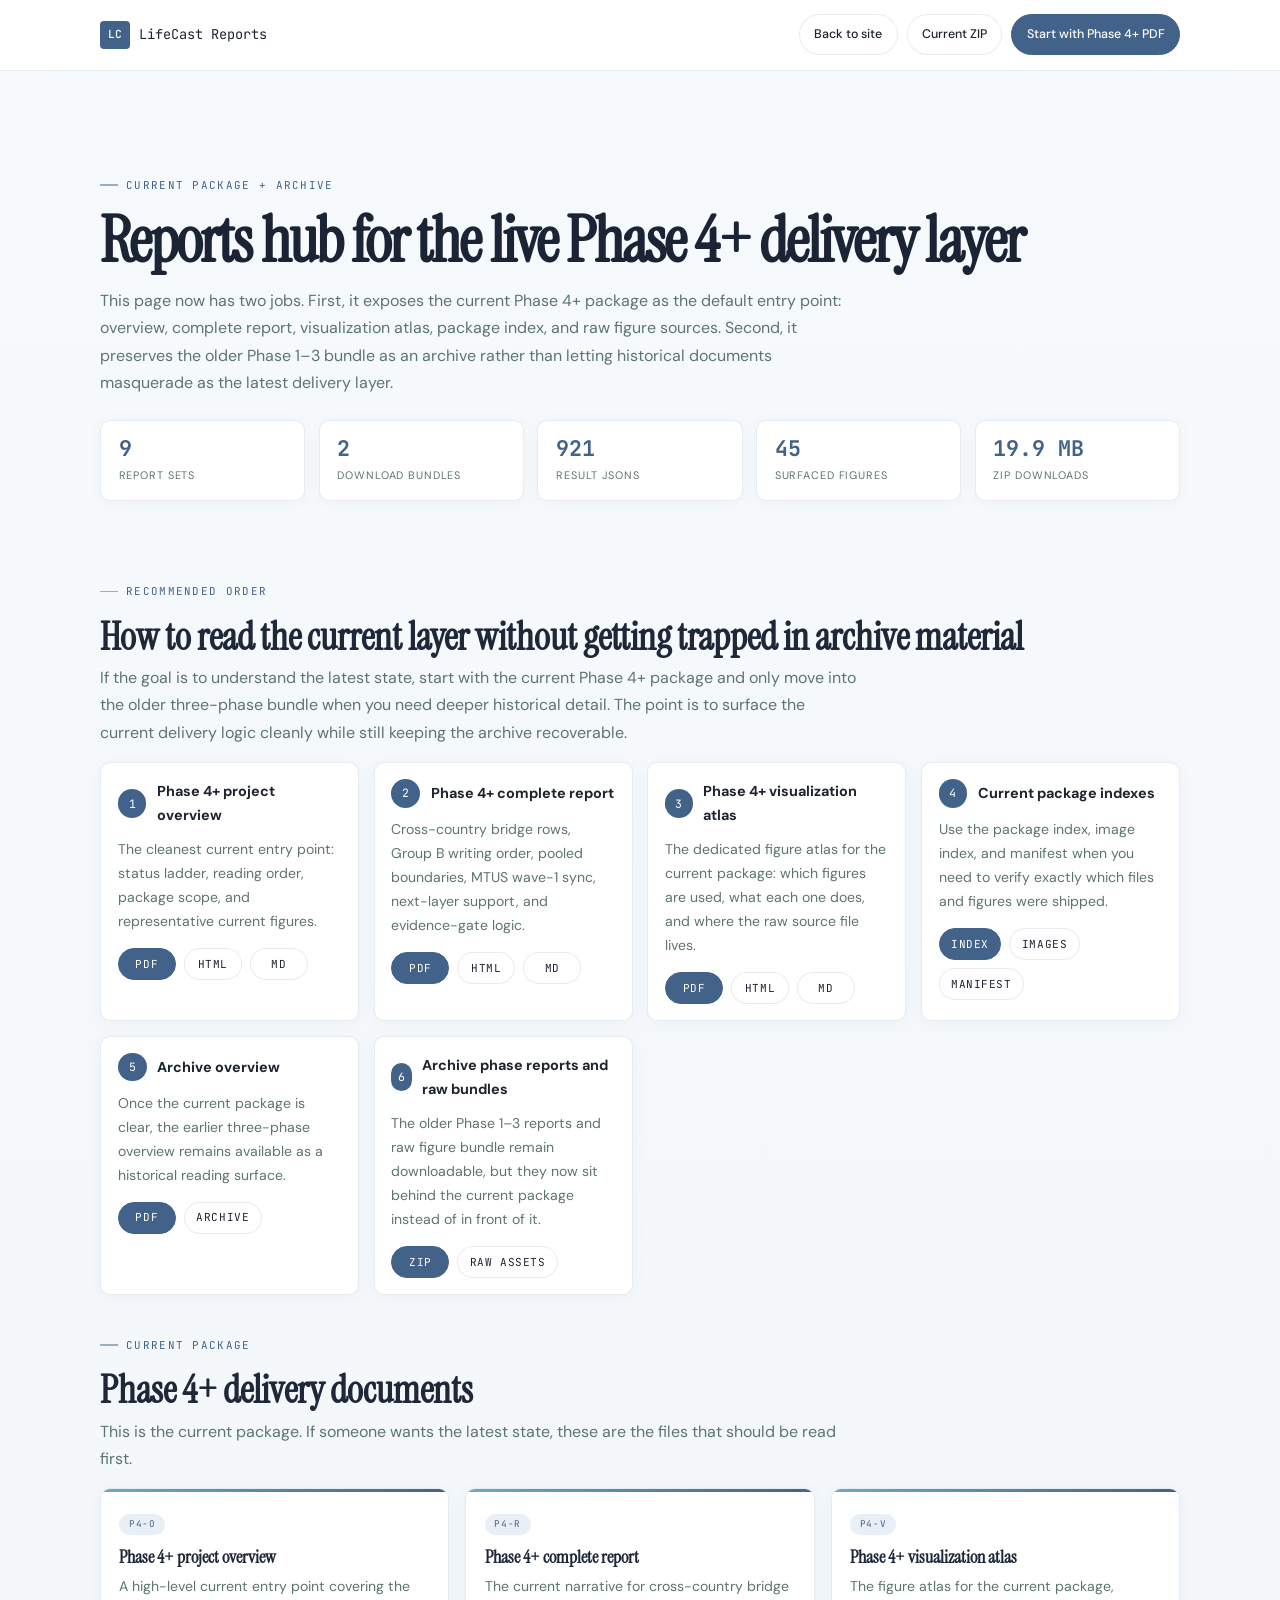
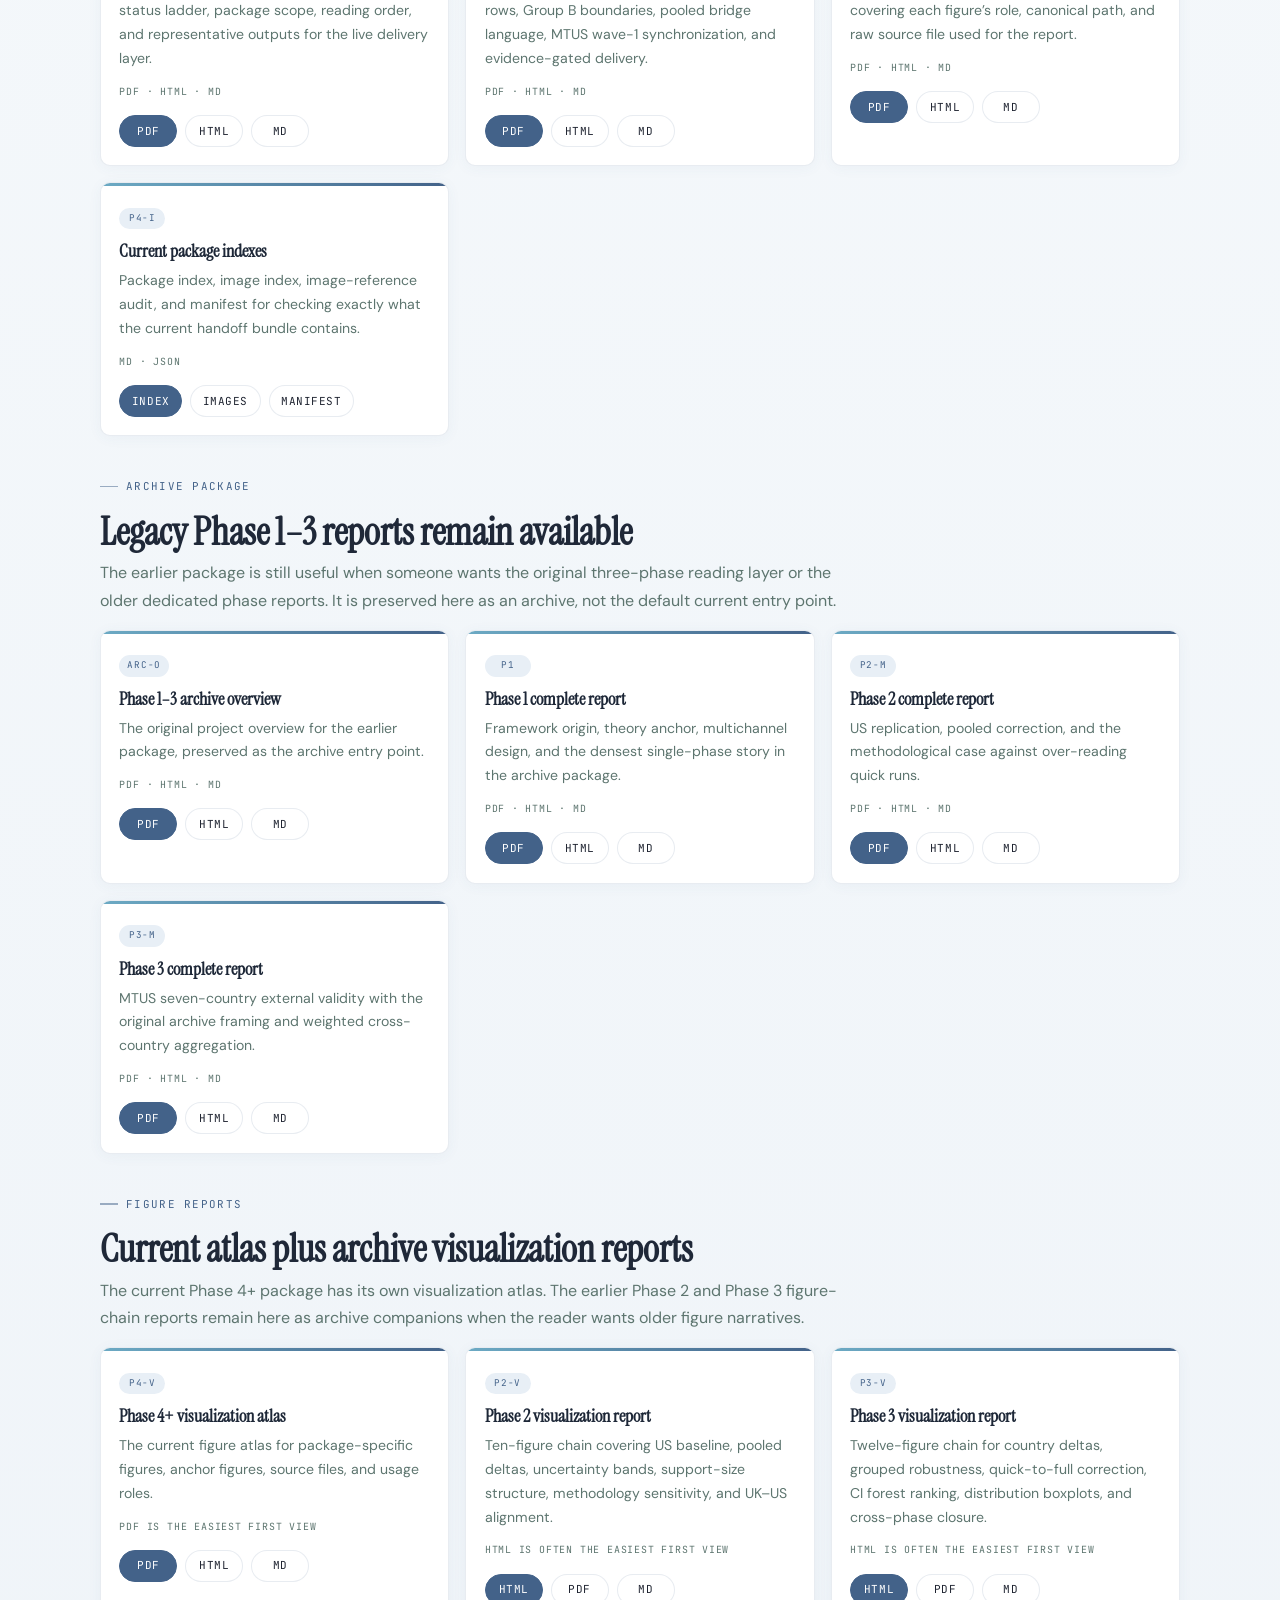
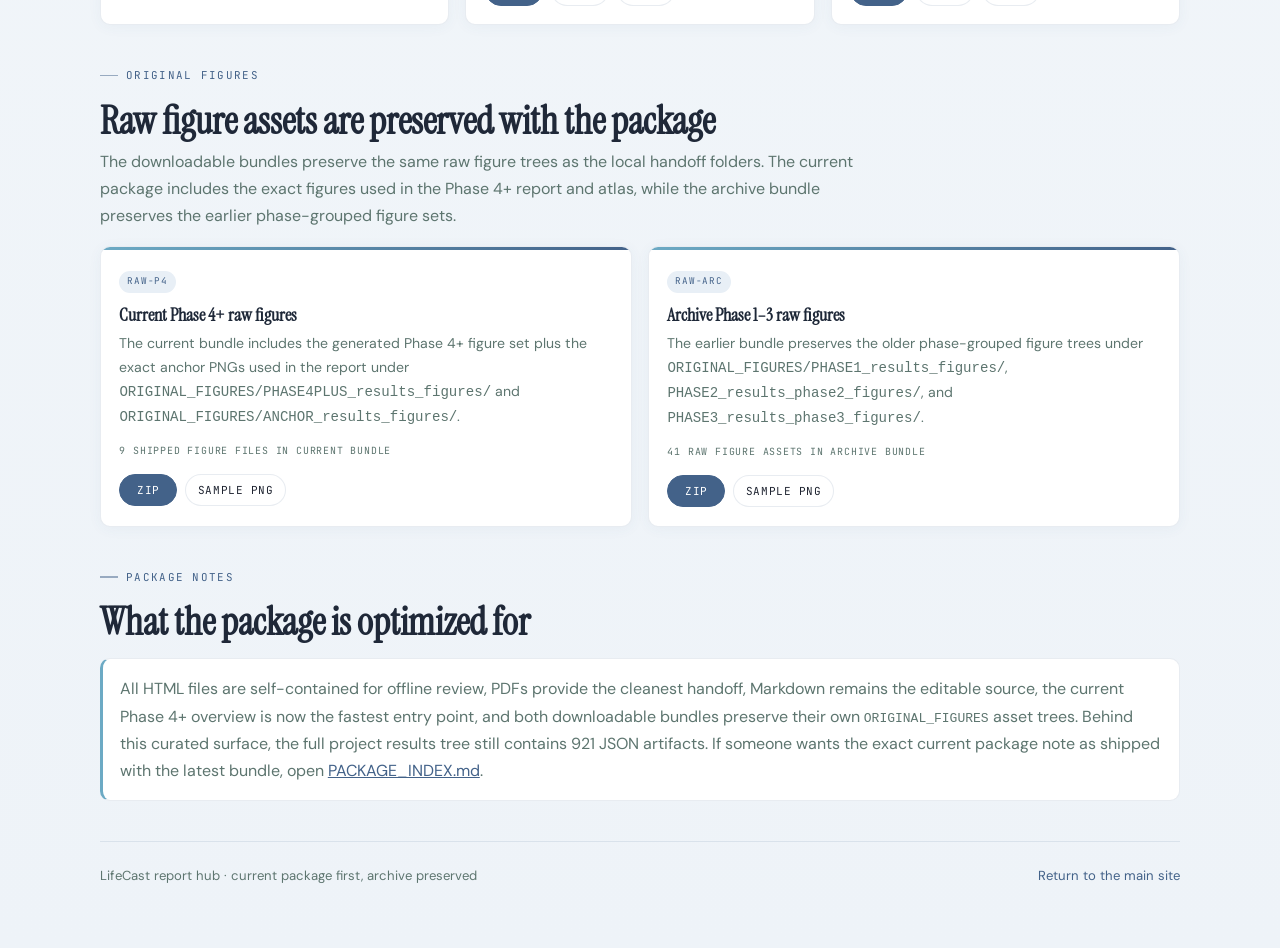
==== commit f6918830: "Update site for Phase 4+ delivery package" ====
--- a/reports/index.html
+++ b/reports/index.html
@@ -4,7 +4,7 @@
   <meta charset="UTF-8" />
   <meta name="viewport" content="width=device-width, initial-scale=1.0" />
   <title>LifeCast Reports Hub</title>
-  <meta name="description" content="Advisor-ready LifeCast reports hub with a project overview, complete Phase 1, Phase 2, and Phase 3 documents, phase-grouped raw figure assets, and a downloadable advisor zip bundle." />
+  <meta name="description" content="LifeCast reports hub for the live Phase 4+ delivery package plus the preserved Phase 1–3 archive, including PDFs, HTML, Markdown, figure atlas, raw assets, and downloadable bundles." />
   <link rel="preconnect" href="https://fonts.googleapis.com" />
   <link rel="preconnect" href="https://fonts.gstatic.com" crossorigin />
   <link href="https://fonts.googleapis.com/css2?family=Instrument+Serif:ital@0;1&family=JetBrains+Mono:wght@300;400;500&family=DM+Sans:ital,opsz,wght@0,9..40,300;0,9..40,400;0,9..40,500;0,9..40,600&display=swap" rel="stylesheet" />
@@ -363,149 +363,214 @@
       </a>
       <div class="topbar-actions">
         <a class="btn" href="../index.html#reports">Back to site</a>
-        <a class="btn" href="ADVISOR_PACKAGE_PHASE1_2_3_20260403.zip" target="_blank" rel="noopener noreferrer">Download ZIP</a>
-        <a class="btn btn-primary" href="advisor-package/LIFECAST_PROJECT_OVERVIEW.pdf" target="_blank" rel="noopener noreferrer">Start with Overview PDF</a>
+        <a class="btn" href="ADVISOR_PACKAGE_PHASE4_PLUS_20260421.zip" target="_blank" rel="noopener noreferrer">Current ZIP</a>
+        <a class="btn btn-primary" href="phase4-plus-package/PHASE4_PLUS_PROJECT_OVERVIEW.pdf" target="_blank" rel="noopener noreferrer">Start with Phase 4+ PDF</a>
       </div>
     </div>
   </header>
 
   <main class="shell">
     <section class="hero">
-      <div class="eyebrow">Advisor Package</div>
-      <h1>Reports hub for the completed three-phase project</h1>
-      <p>This page turns the packaged documents into a clean reading surface: a project overview, complete reports for Phase 1&ndash;3, dedicated visualization reports for Phase 2 and Phase 3, phase-grouped raw figure assets, and a downloadable advisor zip that mirrors the local handoff folder. The page is intentionally the curated reading layer over a much larger results tree rather than a dump of every run.</p>
+      <div class="eyebrow">Current Package + Archive</div>
+      <h1>Reports hub for the live Phase 4+ delivery layer</h1>
+      <p>This page now has two jobs. First, it exposes the current Phase 4+ package as the default entry point: overview, complete report, visualization atlas, package index, and raw figure sources. Second, it preserves the older Phase 1&ndash;3 bundle as an archive rather than letting historical documents masquerade as the latest delivery layer.</p>
       <div class="stats">
-        <div class="stat"><strong>6</strong><span>report sets</span></div>
-        <div class="stat"><strong>19</strong><span>package docs</span></div>
+        <div class="stat"><strong>9</strong><span>report sets</span></div>
+        <div class="stat"><strong>2</strong><span>download bundles</span></div>
         <div class="stat"><strong>921</strong><span>result JSONs</span></div>
-        <div class="stat"><strong>41</strong><span>raw figure assets</span></div>
-        <div class="stat"><strong>13.9 MB</strong><span>zip download</span></div>
+        <div class="stat"><strong>45</strong><span>surfaced figures</span></div>
+        <div class="stat"><strong>19.9 MB</strong><span>zip downloads</span></div>
       </div>
     </section>
 
     <section id="recommended">
       <div class="section-head">
         <div class="eyebrow">Recommended Order</div>
-        <h2>How to read the project quickly</h2>
-        <p>If your advisor wants the shortest path through the project, begin with the overview document, continue through the three complete reports in sequence, use the visualization reports as figure-driven appendices, then download the zip bundle whenever the raw figure assets are needed. The point is to surface the final argument cleanly while still keeping the larger experimental footprint recoverable.</p>
+        <h2>How to read the current layer without getting trapped in archive material</h2>
+        <p>If the goal is to understand the latest state, start with the current Phase 4+ package and only move into the older three-phase bundle when you need deeper historical detail. The point is to surface the current delivery logic cleanly while still keeping the archive recoverable.</p>
       </div>
       <div class="quick-start">
         <article class="step">
-          <div class="step-top"><span class="step-n">1</span><strong>LifeCast project overview</strong></div>
-          <p>The cleanest entry point: three-phase arc, project scale, reading order, and representative figures for a fast orientation.</p>
+          <div class="step-top"><span class="step-n">1</span><strong>Phase 4+ project overview</strong></div>
+          <p>The cleanest current entry point: status ladder, reading order, package scope, and representative current figures.</p>
+          <div class="actions">
+            <a class="pill pill-primary" href="phase4-plus-package/PHASE4_PLUS_PROJECT_OVERVIEW.pdf" target="_blank" rel="noopener noreferrer">PDF</a>
+            <a class="pill" href="phase4-plus-package/PHASE4_PLUS_PROJECT_OVERVIEW.html" target="_blank" rel="noopener noreferrer">HTML</a>
+            <a class="pill" href="phase4-plus-package/PHASE4_PLUS_PROJECT_OVERVIEW.md" target="_blank" rel="noopener noreferrer">MD</a>
+          </div>
+        </article>
+        <article class="step">
+          <div class="step-top"><span class="step-n">2</span><strong>Phase 4+ complete report</strong></div>
+          <p>Cross-country bridge rows, Group B writing order, pooled boundaries, MTUS wave-1 sync, next-layer support, and evidence-gate logic.</p>
+          <div class="actions">
+            <a class="pill pill-primary" href="phase4-plus-package/PHASE4_PLUS_COMPLETE_REPORT.pdf" target="_blank" rel="noopener noreferrer">PDF</a>
+            <a class="pill" href="phase4-plus-package/PHASE4_PLUS_COMPLETE_REPORT.html" target="_blank" rel="noopener noreferrer">HTML</a>
+            <a class="pill" href="phase4-plus-package/PHASE4_PLUS_COMPLETE_REPORT.md" target="_blank" rel="noopener noreferrer">MD</a>
+          </div>
+        </article>
+        <article class="step">
+          <div class="step-top"><span class="step-n">3</span><strong>Phase 4+ visualization atlas</strong></div>
+          <p>The dedicated figure atlas for the current package: which figures are used, what each one does, and where the raw source file lives.</p>
+          <div class="actions">
+            <a class="pill pill-primary" href="phase4-plus-package/PHASE4_PLUS_VISUALIZATION_ATLAS.pdf" target="_blank" rel="noopener noreferrer">PDF</a>
+            <a class="pill" href="phase4-plus-package/PHASE4_PLUS_VISUALIZATION_ATLAS.html" target="_blank" rel="noopener noreferrer">HTML</a>
+            <a class="pill" href="phase4-plus-package/PHASE4_PLUS_VISUALIZATION_ATLAS.md" target="_blank" rel="noopener noreferrer">MD</a>
+          </div>
+        </article>
+        <article class="step">
+          <div class="step-top"><span class="step-n">4</span><strong>Current package indexes</strong></div>
+          <p>Use the package index, image index, and manifest when you need to verify exactly which files and figures were shipped.</p>
+          <div class="actions">
+            <a class="pill pill-primary" href="phase4-plus-package/PACKAGE_INDEX.md" target="_blank" rel="noopener noreferrer">Index</a>
+            <a class="pill" href="phase4-plus-package/PACKAGE_IMAGE_INDEX.md" target="_blank" rel="noopener noreferrer">Images</a>
+            <a class="pill" href="phase4-plus-package/PACKAGE_MANIFEST.json" target="_blank" rel="noopener noreferrer">Manifest</a>
+          </div>
+        </article>
+        <article class="step">
+          <div class="step-top"><span class="step-n">5</span><strong>Archive overview</strong></div>
+          <p>Once the current package is clear, the earlier three-phase overview remains available as a historical reading surface.</p>
+          <div class="actions">
+            <a class="pill pill-primary" href="advisor-package/LIFECAST_PROJECT_OVERVIEW.pdf" target="_blank" rel="noopener noreferrer">PDF</a>
+            <a class="pill" href="#archive-package">Archive</a>
+          </div>
+        </article>
+        <article class="step">
+          <div class="step-top"><span class="step-n">6</span><strong>Archive phase reports and raw bundles</strong></div>
+          <p>The older Phase 1&ndash;3 reports and raw figure bundle remain downloadable, but they now sit behind the current package instead of in front of it.</p>
+          <div class="actions">
+            <a class="pill pill-primary" href="ADVISOR_PACKAGE_PHASE1_2_3_20260403.zip" target="_blank" rel="noopener noreferrer">ZIP</a>
+            <a class="pill" href="#raw-assets">Raw assets</a>
+          </div>
+        </article>
+      </div>
+    </section>
+
+    <section id="main-reports">
+      <div class="section-head">
+        <div class="eyebrow">Current Package</div>
+        <h2>Phase 4+ delivery documents</h2>
+        <p>This is the current package. If someone wants the latest state, these are the files that should be read first.</p>
+      </div>
+      <div class="cards">
+        <article class="card">
+          <div class="card-code">P4-O</div>
+          <h3>Phase 4+ project overview</h3>
+          <p>A high-level current entry point covering the status ladder, package scope, reading order, and representative outputs for the live delivery layer.</p>
+          <div class="meta">PDF · HTML · MD</div>
+          <div class="actions">
+            <a class="pill pill-primary" href="phase4-plus-package/PHASE4_PLUS_PROJECT_OVERVIEW.pdf" target="_blank" rel="noopener noreferrer">PDF</a>
+            <a class="pill" href="phase4-plus-package/PHASE4_PLUS_PROJECT_OVERVIEW.html" target="_blank" rel="noopener noreferrer">HTML</a>
+            <a class="pill" href="phase4-plus-package/PHASE4_PLUS_PROJECT_OVERVIEW.md" target="_blank" rel="noopener noreferrer">MD</a>
+          </div>
+        </article>
+        <article class="card">
+          <div class="card-code">P4-R</div>
+          <h3>Phase 4+ complete report</h3>
+          <p>The current narrative for cross-country bridge rows, Group B boundaries, pooled bridge language, MTUS wave-1 synchronization, and evidence-gated delivery.</p>
+          <div class="meta">PDF · HTML · MD</div>
+          <div class="actions">
+            <a class="pill pill-primary" href="phase4-plus-package/PHASE4_PLUS_COMPLETE_REPORT.pdf" target="_blank" rel="noopener noreferrer">PDF</a>
+            <a class="pill" href="phase4-plus-package/PHASE4_PLUS_COMPLETE_REPORT.html" target="_blank" rel="noopener noreferrer">HTML</a>
+            <a class="pill" href="phase4-plus-package/PHASE4_PLUS_COMPLETE_REPORT.md" target="_blank" rel="noopener noreferrer">MD</a>
+          </div>
+        </article>
+        <article class="card">
+          <div class="card-code">P4-V</div>
+          <h3>Phase 4+ visualization atlas</h3>
+          <p>The figure atlas for the current package, covering each figure’s role, canonical path, and raw source file used for the report.</p>
+          <div class="meta">PDF · HTML · MD</div>
+          <div class="actions">
+            <a class="pill pill-primary" href="phase4-plus-package/PHASE4_PLUS_VISUALIZATION_ATLAS.pdf" target="_blank" rel="noopener noreferrer">PDF</a>
+            <a class="pill" href="phase4-plus-package/PHASE4_PLUS_VISUALIZATION_ATLAS.html" target="_blank" rel="noopener noreferrer">HTML</a>
+            <a class="pill" href="phase4-plus-package/PHASE4_PLUS_VISUALIZATION_ATLAS.md" target="_blank" rel="noopener noreferrer">MD</a>
+          </div>
+        </article>
+        <article class="card">
+          <div class="card-code">P4-I</div>
+          <h3>Current package indexes</h3>
+          <p>Package index, image index, image-reference audit, and manifest for checking exactly what the current handoff bundle contains.</p>
+          <div class="meta">MD · JSON</div>
+          <div class="actions">
+            <a class="pill pill-primary" href="phase4-plus-package/PACKAGE_INDEX.md" target="_blank" rel="noopener noreferrer">Index</a>
+            <a class="pill" href="phase4-plus-package/PACKAGE_IMAGE_INDEX.md" target="_blank" rel="noopener noreferrer">Images</a>
+            <a class="pill" href="phase4-plus-package/PACKAGE_MANIFEST.json" target="_blank" rel="noopener noreferrer">Manifest</a>
+          </div>
+        </article>
+      </div>
+    </section>
+
+    <section id="archive-package">
+      <div class="section-head">
+        <div class="eyebrow">Archive Package</div>
+        <h2>Legacy Phase 1&ndash;3 reports remain available</h2>
+        <p>The earlier package is still useful when someone wants the original three-phase reading layer or the older dedicated phase reports. It is preserved here as an archive, not the default current entry point.</p>
+      </div>
+      <div class="cards">
+        <article class="card">
+          <div class="card-code">ARC-O</div>
+          <h3>Phase 1&ndash;3 archive overview</h3>
+          <p>The original project overview for the earlier package, preserved as the archive entry point.</p>
+          <div class="meta">PDF · HTML · MD</div>
           <div class="actions">
             <a class="pill pill-primary" href="advisor-package/LIFECAST_PROJECT_OVERVIEW.pdf" target="_blank" rel="noopener noreferrer">PDF</a>
             <a class="pill" href="advisor-package/LIFECAST_PROJECT_OVERVIEW.html" target="_blank" rel="noopener noreferrer">HTML</a>
             <a class="pill" href="advisor-package/LIFECAST_PROJECT_OVERVIEW.md" target="_blank" rel="noopener noreferrer">MD</a>
           </div>
         </article>
-        <article class="step">
-          <div class="step-top"><span class="step-n">2</span><strong>Phase 1 complete report</strong></div>
-          <p>Framework origin, theory anchor, multichannel method, and the richest single-phase narrative.</p>
+        <article class="card">
+          <div class="card-code">P1</div>
+          <h3>Phase 1 complete report</h3>
+          <p>Framework origin, theory anchor, multichannel design, and the densest single-phase story in the archive package.</p>
+          <div class="meta">PDF · HTML · MD</div>
           <div class="actions">
             <a class="pill pill-primary" href="advisor-package/PHASE1_COMPLETE_REPORT.pdf" target="_blank" rel="noopener noreferrer">PDF</a>
             <a class="pill" href="advisor-package/PHASE1_COMPLETE_REPORT.html" target="_blank" rel="noopener noreferrer">HTML</a>
             <a class="pill" href="advisor-package/PHASE1_COMPLETE_REPORT.md" target="_blank" rel="noopener noreferrer">MD</a>
           </div>
         </article>
-        <article class="step">
-          <div class="step-top"><span class="step-n">3</span><strong>Phase 2 complete report</strong></div>
-          <p>US replication, pooled 2003&ndash;2024 correction, and the sample-size explanation for persistence.</p>
+        <article class="card">
+          <div class="card-code">P2-M</div>
+          <h3>Phase 2 complete report</h3>
+          <p>US replication, pooled correction, and the methodological case against over-reading quick runs.</p>
+          <div class="meta">PDF · HTML · MD</div>
           <div class="actions">
             <a class="pill pill-primary" href="advisor-package/PHASE2_COMPLETE_REPORT.pdf" target="_blank" rel="noopener noreferrer">PDF</a>
             <a class="pill" href="advisor-package/PHASE2_COMPLETE_REPORT.html" target="_blank" rel="noopener noreferrer">HTML</a>
             <a class="pill" href="advisor-package/PHASE2_COMPLETE_REPORT.md" target="_blank" rel="noopener noreferrer">MD</a>
           </div>
         </article>
-        <article class="step">
-          <div class="step-top"><span class="step-n">4</span><strong>Phase 3 complete report</strong></div>
-          <p>MTUS seven-country external validity, full summaries, and the final closure of the project logic.</p>
+        <article class="card">
+          <div class="card-code">P3-M</div>
+          <h3>Phase 3 complete report</h3>
+          <p>MTUS seven-country external validity with the original archive framing and weighted cross-country aggregation.</p>
+          <div class="meta">PDF · HTML · MD</div>
           <div class="actions">
             <a class="pill pill-primary" href="advisor-package/PHASE3_COMPLETE_REPORT.pdf" target="_blank" rel="noopener noreferrer">PDF</a>
             <a class="pill" href="advisor-package/PHASE3_COMPLETE_REPORT.html" target="_blank" rel="noopener noreferrer">HTML</a>
             <a class="pill" href="advisor-package/PHASE3_COMPLETE_REPORT.md" target="_blank" rel="noopener noreferrer">MD</a>
           </div>
         </article>
-        <article class="step">
-          <div class="step-top"><span class="step-n">5</span><strong>Visualization reports</strong></div>
-          <p>Use these when the reader wants the figure chain directly, especially for Phase 2 and Phase 3 briefing.</p>
-          <div class="actions">
-            <a class="pill pill-primary" href="#visualization-reports">Open section</a>
-            <a class="pill" href="advisor-package/PACKAGE_INDEX.md" target="_blank" rel="noopener noreferrer">Package note</a>
-          </div>
-        </article>
-        <article class="step">
-          <div class="step-top"><span class="step-n">6</span><strong>Raw figures and bundle zip</strong></div>
-          <p>When the reader wants the original figure files, use the zip bundle. It preserves the same phase-grouped <code>ORIGINAL_FIGURES</code> structure as the local advisor package.</p>
-          <div class="actions">
-            <a class="pill pill-primary" href="ADVISOR_PACKAGE_PHASE1_2_3_20260403.zip" target="_blank" rel="noopener noreferrer">ZIP</a>
-            <a class="pill" href="#raw-assets">Raw assets note</a>
-          </div>
-        </article>
-      </div>
-    </section>
-
-    <section id="main-reports">
-      <div class="section-head">
-        <div class="eyebrow">Main Reports</div>
-        <h2>Complete technical reports</h2>
-        <p>The core reading sequence for the project. Start with the overview for orientation, then move through the phase reports. PDF is best for formal review, HTML is the easiest browser view, and Markdown remains the editable source.</p>
-      </div>
-      <div class="cards">
-        <article class="card">
-          <div class="card-code">OVR</div>
-          <h3>LifeCast project overview</h3>
-          <p>A high-level supervisor-facing entry point covering project arc, evidence scale, report order, and representative outputs across all three phases.</p>
-          <div class="meta">PDF · HTML · MD</div>
-          <div class="actions">
-            <a class="pill pill-primary" href="advisor-package/LIFECAST_PROJECT_OVERVIEW.pdf" target="_blank" rel="noopener noreferrer">PDF</a>
-            <a class="pill" href="advisor-package/LIFECAST_PROJECT_OVERVIEW.html" target="_blank" rel="noopener noreferrer">HTML</a>
-            <a class="pill" href="advisor-package/LIFECAST_PROJECT_OVERVIEW.md" target="_blank" rel="noopener noreferrer">MD</a>
-          </div>
-        </article>
-        <article class="card">
-          <div class="card-code">P1</div>
-          <h3>Phase 1 complete report</h3>
-          <p>Framework origin, theory anchor, multichannel design, and the densest single-phase story in the project.</p>
-          <div class="meta">PDF · HTML · MD</div>
-          <div class="actions">
-            <a class="pill pill-primary" href="advisor-package/PHASE1_COMPLETE_REPORT.pdf" target="_blank" rel="noopener noreferrer">PDF</a>
-            <a class="pill" href="advisor-package/PHASE1_COMPLETE_REPORT.html" target="_blank" rel="noopener noreferrer">HTML</a>
-            <a class="pill" href="advisor-package/PHASE1_COMPLETE_REPORT.md" target="_blank" rel="noopener noreferrer">MD</a>
-          </div>
-        </article>
-        <article class="card">
-          <div class="card-code">P2-M</div>
-          <h3>Phase 2 complete report</h3>
-          <p>US replication, pooled correction across 2003&ndash;2024, and the methodological case against over-reading quick runs.</p>
-          <div class="meta">PDF · HTML · MD</div>
-          <div class="actions">
-            <a class="pill pill-primary" href="advisor-package/PHASE2_COMPLETE_REPORT.pdf" target="_blank" rel="noopener noreferrer">PDF</a>
-            <a class="pill" href="advisor-package/PHASE2_COMPLETE_REPORT.html" target="_blank" rel="noopener noreferrer">HTML</a>
-            <a class="pill" href="advisor-package/PHASE2_COMPLETE_REPORT.md" target="_blank" rel="noopener noreferrer">MD</a>
-          </div>
-        </article>
-        <article class="card">
-          <div class="card-code">P3-M</div>
-          <h3>Phase 3 complete report</h3>
-          <p>MTUS seven-country external validity with 42 A1 fine records, 105 grouped full runs, and weighted aggregation.</p>
-          <div class="meta">PDF · HTML · MD</div>
-          <div class="actions">
-            <a class="pill pill-primary" href="advisor-package/PHASE3_COMPLETE_REPORT.pdf" target="_blank" rel="noopener noreferrer">PDF</a>
-            <a class="pill" href="advisor-package/PHASE3_COMPLETE_REPORT.html" target="_blank" rel="noopener noreferrer">HTML</a>
-            <a class="pill" href="advisor-package/PHASE3_COMPLETE_REPORT.md" target="_blank" rel="noopener noreferrer">MD</a>
-          </div>
-        </article>
       </div>
     </section>
 
     <section id="visualization-reports">
       <div class="section-head">
-        <div class="eyebrow">Visualization Reports</div>
-        <h2>Figure-chain companions for briefing and review</h2>
-        <p>These two reports are useful when the reader wants the visual argument quickly: what figures exist, why they matter, and how they support the Phase 2 and Phase 3 narratives.</p>
+        <div class="eyebrow">Figure Reports</div>
+        <h2>Current atlas plus archive visualization reports</h2>
+        <p>The current Phase 4+ package has its own visualization atlas. The earlier Phase 2 and Phase 3 figure-chain reports remain here as archive companions when the reader wants older figure narratives.</p>
       </div>
       <div class="cards">
+        <article class="card">
+          <div class="card-code">P4-V</div>
+          <h3>Phase 4+ visualization atlas</h3>
+          <p>The current figure atlas for package-specific figures, anchor figures, source files, and usage roles.</p>
+          <div class="meta">PDF is the easiest first view</div>
+          <div class="actions">
+            <a class="pill pill-primary" href="phase4-plus-package/PHASE4_PLUS_VISUALIZATION_ATLAS.pdf" target="_blank" rel="noopener noreferrer">PDF</a>
+            <a class="pill" href="phase4-plus-package/PHASE4_PLUS_VISUALIZATION_ATLAS.html" target="_blank" rel="noopener noreferrer">HTML</a>
+            <a class="pill" href="phase4-plus-package/PHASE4_PLUS_VISUALIZATION_ATLAS.md" target="_blank" rel="noopener noreferrer">MD</a>
+          </div>
+        </article>
         <article class="card">
           <div class="card-code">P2-V</div>
           <h3>Phase 2 visualization report</h3>
@@ -535,34 +600,24 @@
       <div class="section-head">
         <div class="eyebrow">Original Figures</div>
         <h2>Raw figure assets are preserved with the package</h2>
-        <p>The downloadable advisor zip includes the same <code>ORIGINAL_FIGURES</code> tree as the local handoff folder. That means the reader can recover the phase-grouped PNGs, plus the Phase 1 summary tables, without unpacking the reports themselves.</p>
+        <p>The downloadable bundles preserve the same raw figure trees as the local handoff folders. The current package includes the exact figures used in the Phase 4+ report and atlas, while the archive bundle preserves the earlier phase-grouped figure sets.</p>
       </div>
       <div class="cards">
         <article class="card">
-          <div class="card-code">RAW-P1</div>
-          <h3>Phase 1 raw figures</h3>
-          <p>17 embedded PNG figures, supplementary figures, and the Phase 1 summary table files live under <code>ORIGINAL_FIGURES/PHASE1_results_figures/</code>.</p>
-          <div class="meta">19 files in package</div>
-          <div class="actions">
-            <a class="pill pill-primary" href="ADVISOR_PACKAGE_PHASE1_2_3_20260403.zip" target="_blank" rel="noopener noreferrer">ZIP</a>
-            <a class="pill" href="advisor-package/ORIGINAL_FIGURES/PHASE1_results_figures/figure1_a_class_performance.png" target="_blank" rel="noopener noreferrer">Sample PNG</a>
-          </div>
-        </article>
-        <article class="card">
-          <div class="card-code">RAW-P2</div>
-          <h3>Phase 2 raw figures</h3>
-          <p>The full ten-figure US chain is preserved under <code>ORIGINAL_FIGURES/PHASE2_results_phase2_figures/</code> and can be extracted directly from the bundle zip.</p>
-          <div class="meta">10 PNG files in package</div>
-          <div class="actions">
-            <a class="pill pill-primary" href="ADVISOR_PACKAGE_PHASE1_2_3_20260403.zip" target="_blank" rel="noopener noreferrer">ZIP</a>
-            <a class="pill" href="advisor-package/ORIGINAL_FIGURES/PHASE2_results_phase2_figures/phase2_fig1_us_baseline_activity_location.png" target="_blank" rel="noopener noreferrer">Sample PNG</a>
-          </div>
-        </article>
-        <article class="card">
-          <div class="card-code">RAW-P3</div>
-          <h3>Phase 3 raw figures</h3>
-          <p>The twelve-figure MTUS external-validity chain is preserved under <code>ORIGINAL_FIGURES/PHASE3_results_phase3_figures/</code> so the final country-level visuals remain separately reusable.</p>
-          <div class="meta">12 PNG files in package</div>
+          <div class="card-code">RAW-P4</div>
+          <h3>Current Phase 4+ raw figures</h3>
+          <p>The current bundle includes the generated Phase 4+ figure set plus the exact anchor PNGs used in the report under <code>ORIGINAL_FIGURES/PHASE4PLUS_results_figures/</code> and <code>ORIGINAL_FIGURES/ANCHOR_results_figures/</code>.</p>
+          <div class="meta">9 shipped figure files in current bundle</div>
+          <div class="actions">
+            <a class="pill pill-primary" href="ADVISOR_PACKAGE_PHASE4_PLUS_20260421.zip" target="_blank" rel="noopener noreferrer">ZIP</a>
+            <a class="pill" href="phase4-plus-package/ORIGINAL_FIGURES/PHASE4PLUS_results_figures/phase4plus_fig2_cross_country_bridge.png" target="_blank" rel="noopener noreferrer">Sample PNG</a>
+          </div>
+        </article>
+        <article class="card">
+          <div class="card-code">RAW-ARC</div>
+          <h3>Archive Phase 1&ndash;3 raw figures</h3>
+          <p>The earlier bundle preserves the older phase-grouped figure trees under <code>ORIGINAL_FIGURES/PHASE1_results_figures/</code>, <code>PHASE2_results_phase2_figures/</code>, and <code>PHASE3_results_phase3_figures/</code>.</p>
+          <div class="meta">41 raw figure assets in archive bundle</div>
           <div class="actions">
             <a class="pill pill-primary" href="ADVISOR_PACKAGE_PHASE1_2_3_20260403.zip" target="_blank" rel="noopener noreferrer">ZIP</a>
             <a class="pill" href="advisor-package/ORIGINAL_FIGURES/PHASE3_results_phase3_figures/phase3_fig1_a1_delta_by_country.png" target="_blank" rel="noopener noreferrer">Sample PNG</a>
@@ -577,12 +632,12 @@
         <h2>What the package is optimized for</h2>
       </div>
       <div class="note">
-        All HTML files are self-contained for offline review, PDFs provide the cleanest supervisor-facing handoff, Markdown remains the editable source, the overview document gives the fastest entry point, and the downloadable zip preserves the package note plus the complete <code>ORIGINAL_FIGURES</code> asset tree. Behind this curated surface, the full project results tree now contains 921 JSON artifacts, 72 PNGs, and 34 CSVs. If someone wants the package note exactly as assembled for the advisor bundle, open <a href="advisor-package/PACKAGE_INDEX.md" target="_blank" rel="noopener noreferrer" style="color: var(--acc); text-decoration: underline;">PACKAGE_INDEX.md</a>.
+        All HTML files are self-contained for offline review, PDFs provide the cleanest handoff, Markdown remains the editable source, the current Phase 4+ overview is now the fastest entry point, and both downloadable bundles preserve their own <code>ORIGINAL_FIGURES</code> asset trees. Behind this curated surface, the full project results tree still contains 921 JSON artifacts. If someone wants the exact current package note as shipped with the latest bundle, open <a href="phase4-plus-package/PACKAGE_INDEX.md" target="_blank" rel="noopener noreferrer" style="color: var(--acc); text-decoration: underline;">PACKAGE_INDEX.md</a>.
       </div>
     </section>
 
     <footer>
-      <span>LifeCast report hub &middot; packaged inside the site for direct access</span>
+      <span>LifeCast report hub &middot; current package first, archive preserved</span>
       <a href="../index.html#reports" style="color: var(--acc);">Return to the main site</a>
     </footer>
   </main>
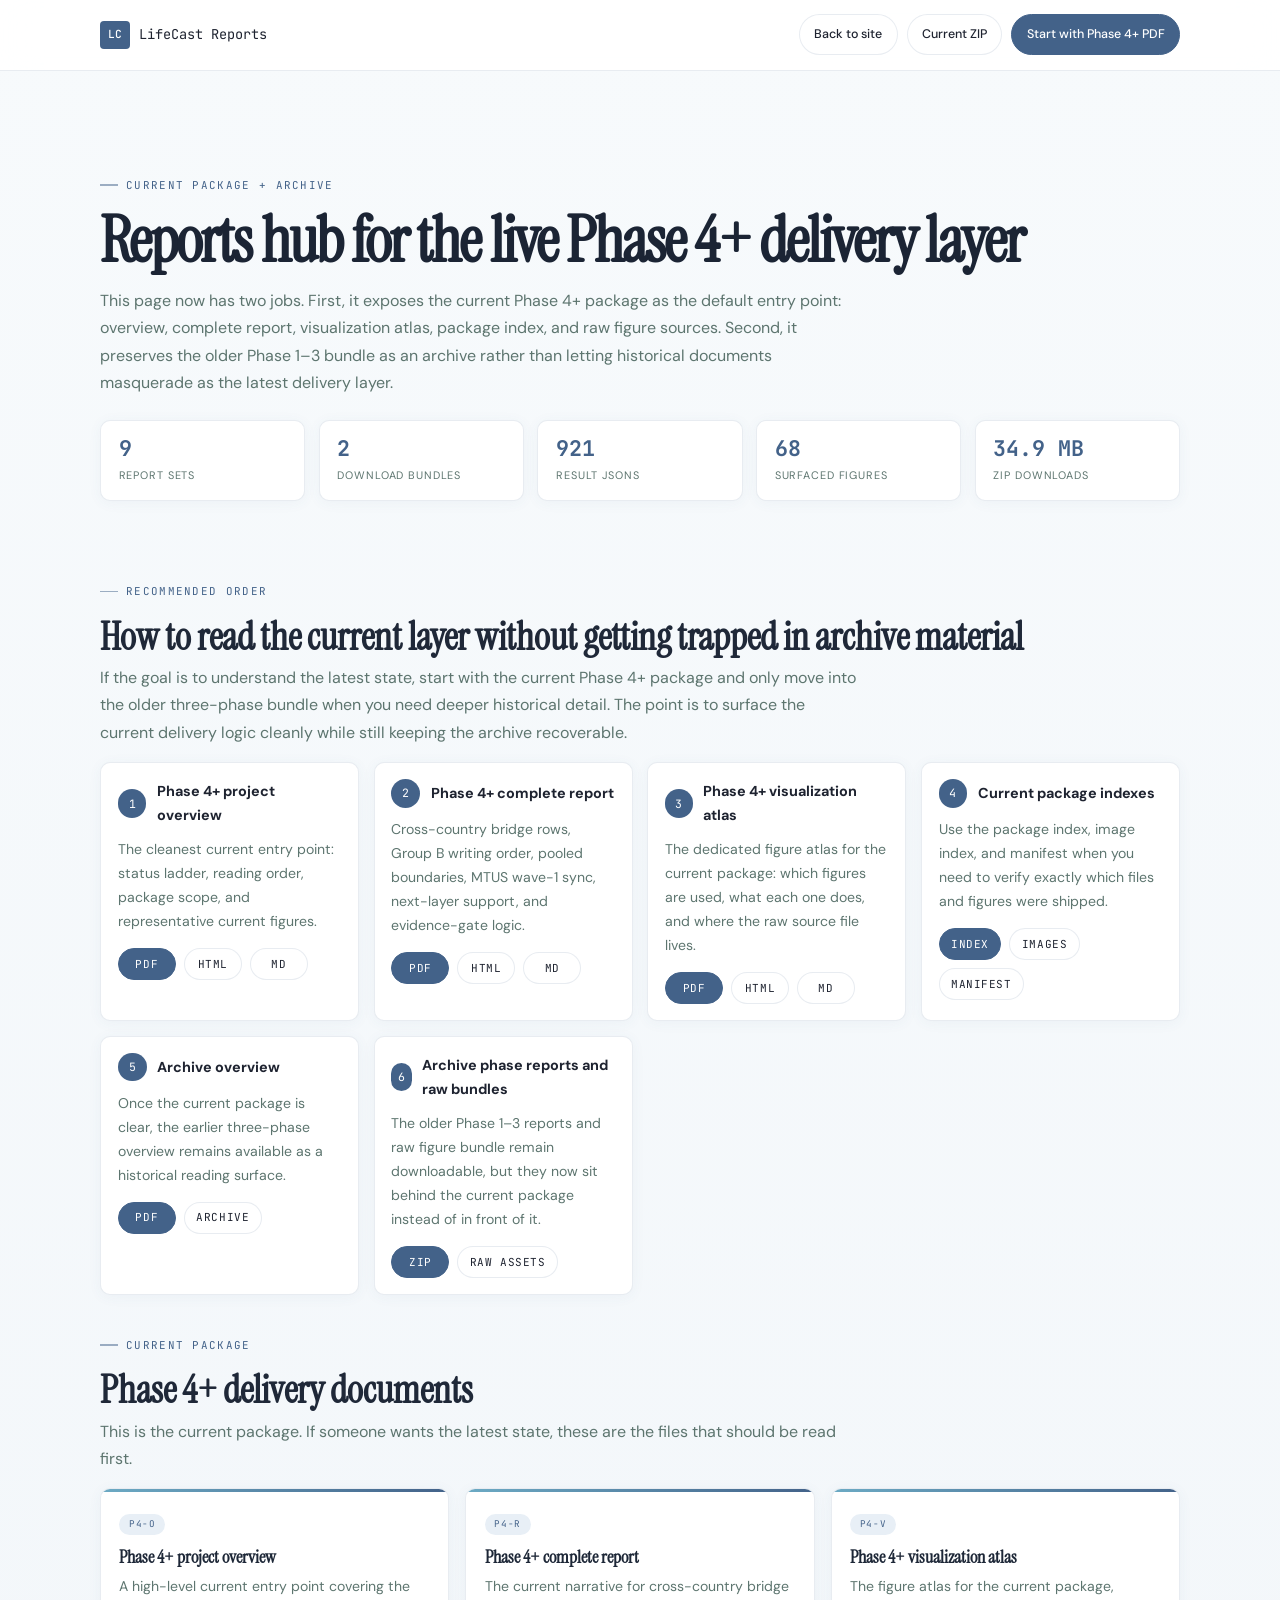
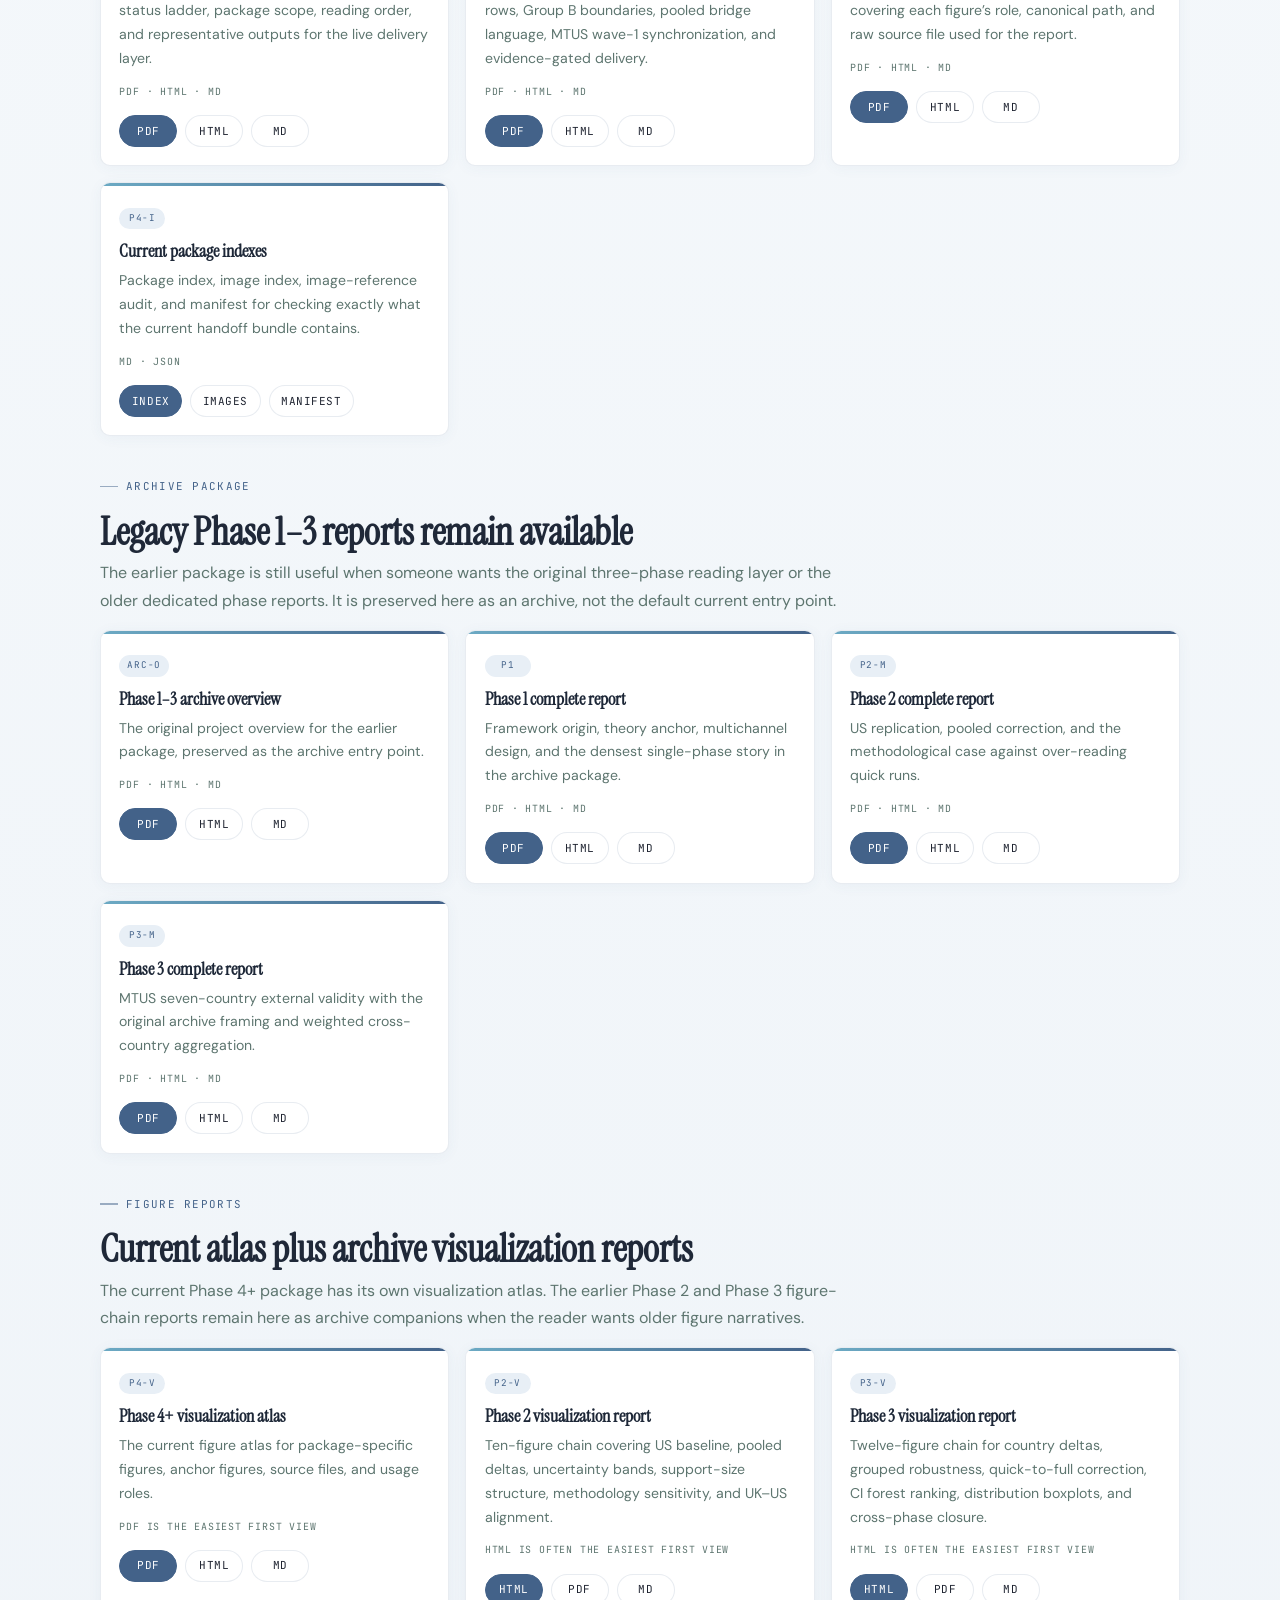
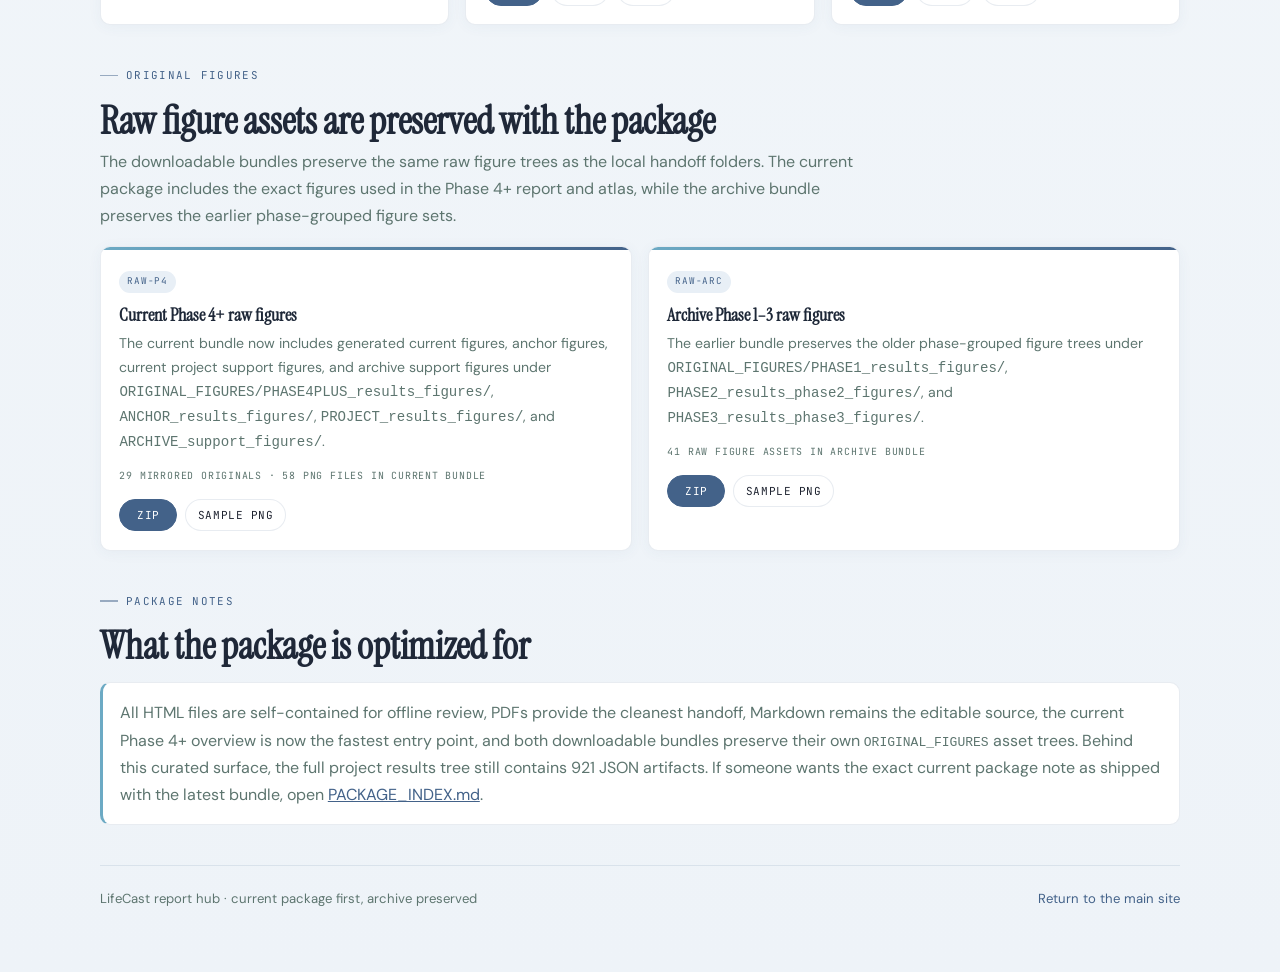
==== commit c327a24f: "Fix Phase 4 package rendering and expand figure coverage" ====
--- a/reports/index.html
+++ b/reports/index.html
@@ -378,8 +378,8 @@
         <div class="stat"><strong>9</strong><span>report sets</span></div>
         <div class="stat"><strong>2</strong><span>download bundles</span></div>
         <div class="stat"><strong>921</strong><span>result JSONs</span></div>
-        <div class="stat"><strong>45</strong><span>surfaced figures</span></div>
-        <div class="stat"><strong>19.9 MB</strong><span>zip downloads</span></div>
+        <div class="stat"><strong>68</strong><span>surfaced figures</span></div>
+        <div class="stat"><strong>34.9 MB</strong><span>zip downloads</span></div>
       </div>
     </section>
 
@@ -606,8 +606,8 @@
         <article class="card">
           <div class="card-code">RAW-P4</div>
           <h3>Current Phase 4+ raw figures</h3>
-          <p>The current bundle includes the generated Phase 4+ figure set plus the exact anchor PNGs used in the report under <code>ORIGINAL_FIGURES/PHASE4PLUS_results_figures/</code> and <code>ORIGINAL_FIGURES/ANCHOR_results_figures/</code>.</p>
-          <div class="meta">9 shipped figure files in current bundle</div>
+          <p>The current bundle now includes generated current figures, anchor figures, current project support figures, and archive support figures under <code>ORIGINAL_FIGURES/PHASE4PLUS_results_figures/</code>, <code>ANCHOR_results_figures/</code>, <code>PROJECT_results_figures/</code>, and <code>ARCHIVE_support_figures/</code>.</p>
+          <div class="meta">29 mirrored originals · 58 PNG files in current bundle</div>
           <div class="actions">
             <a class="pill pill-primary" href="ADVISOR_PACKAGE_PHASE4_PLUS_20260421.zip" target="_blank" rel="noopener noreferrer">ZIP</a>
             <a class="pill" href="phase4-plus-package/ORIGINAL_FIGURES/PHASE4PLUS_results_figures/phase4plus_fig2_cross_country_bridge.png" target="_blank" rel="noopener noreferrer">Sample PNG</a>
